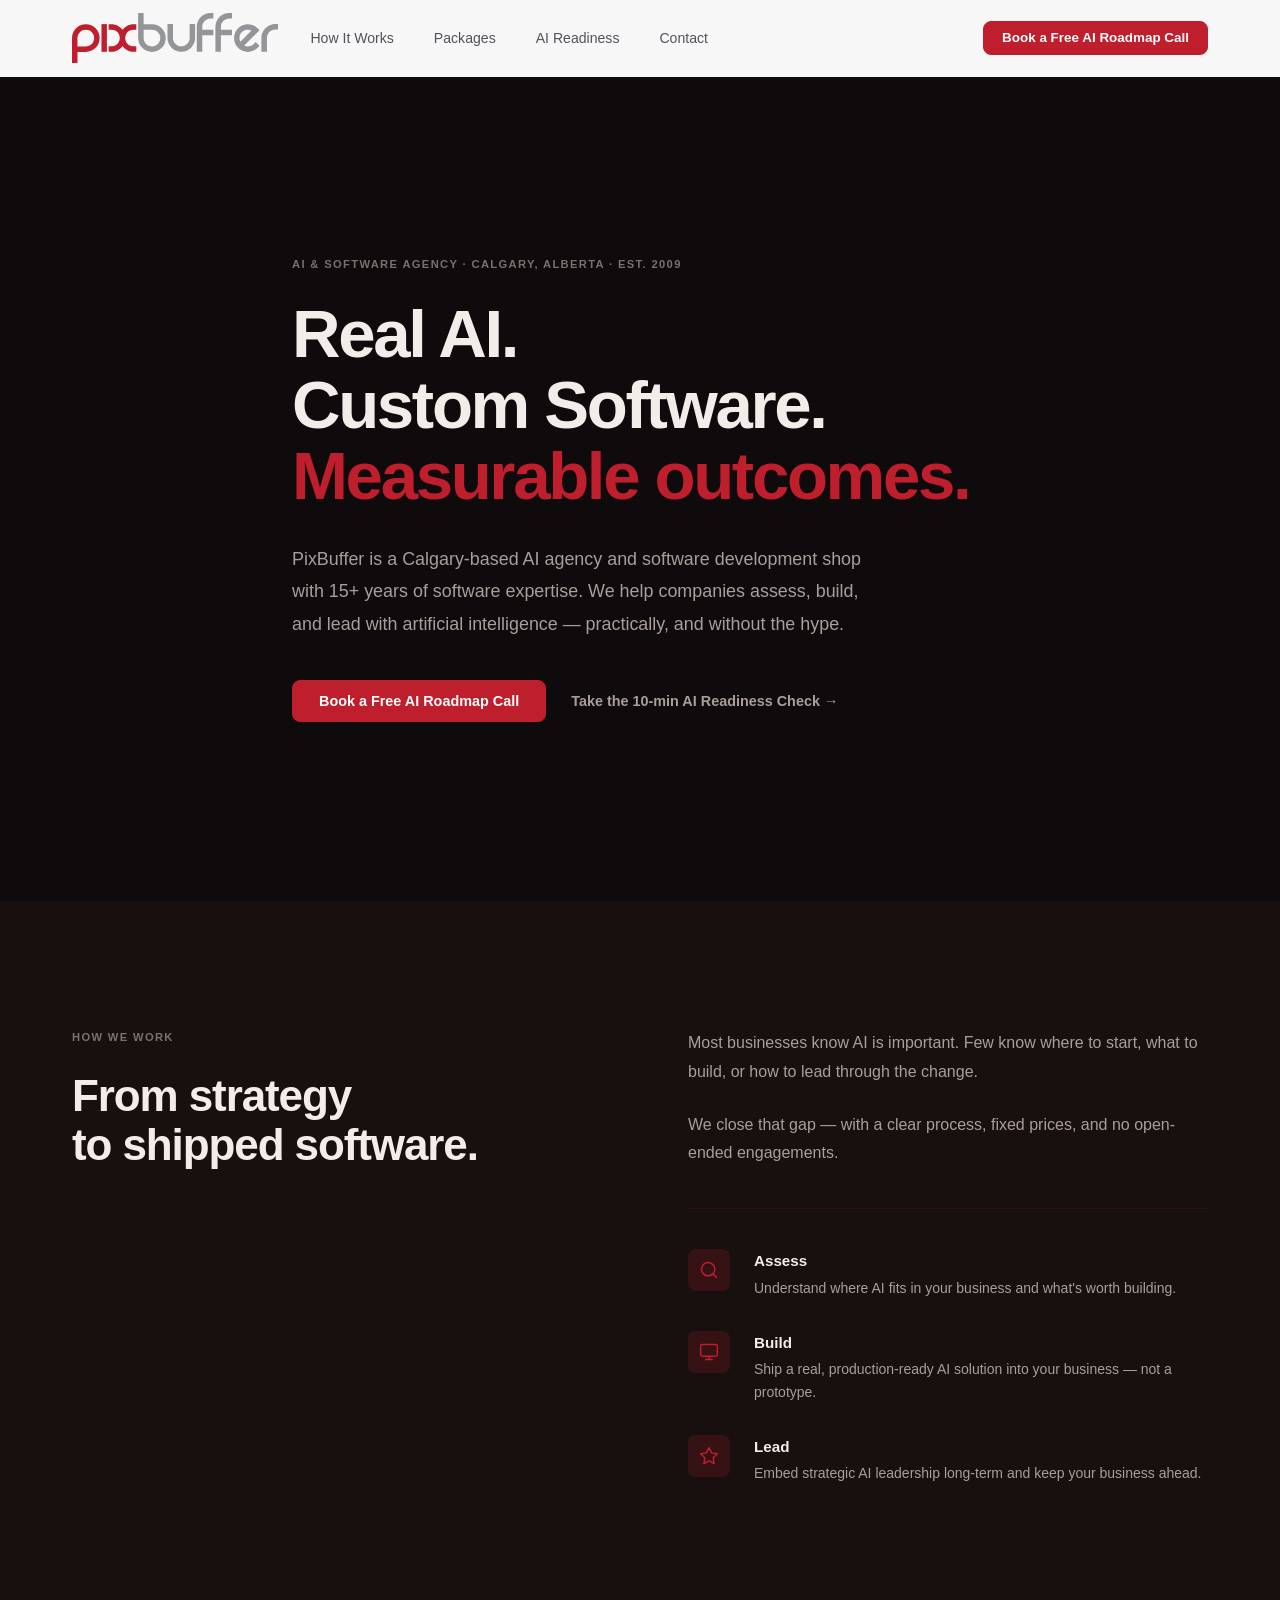
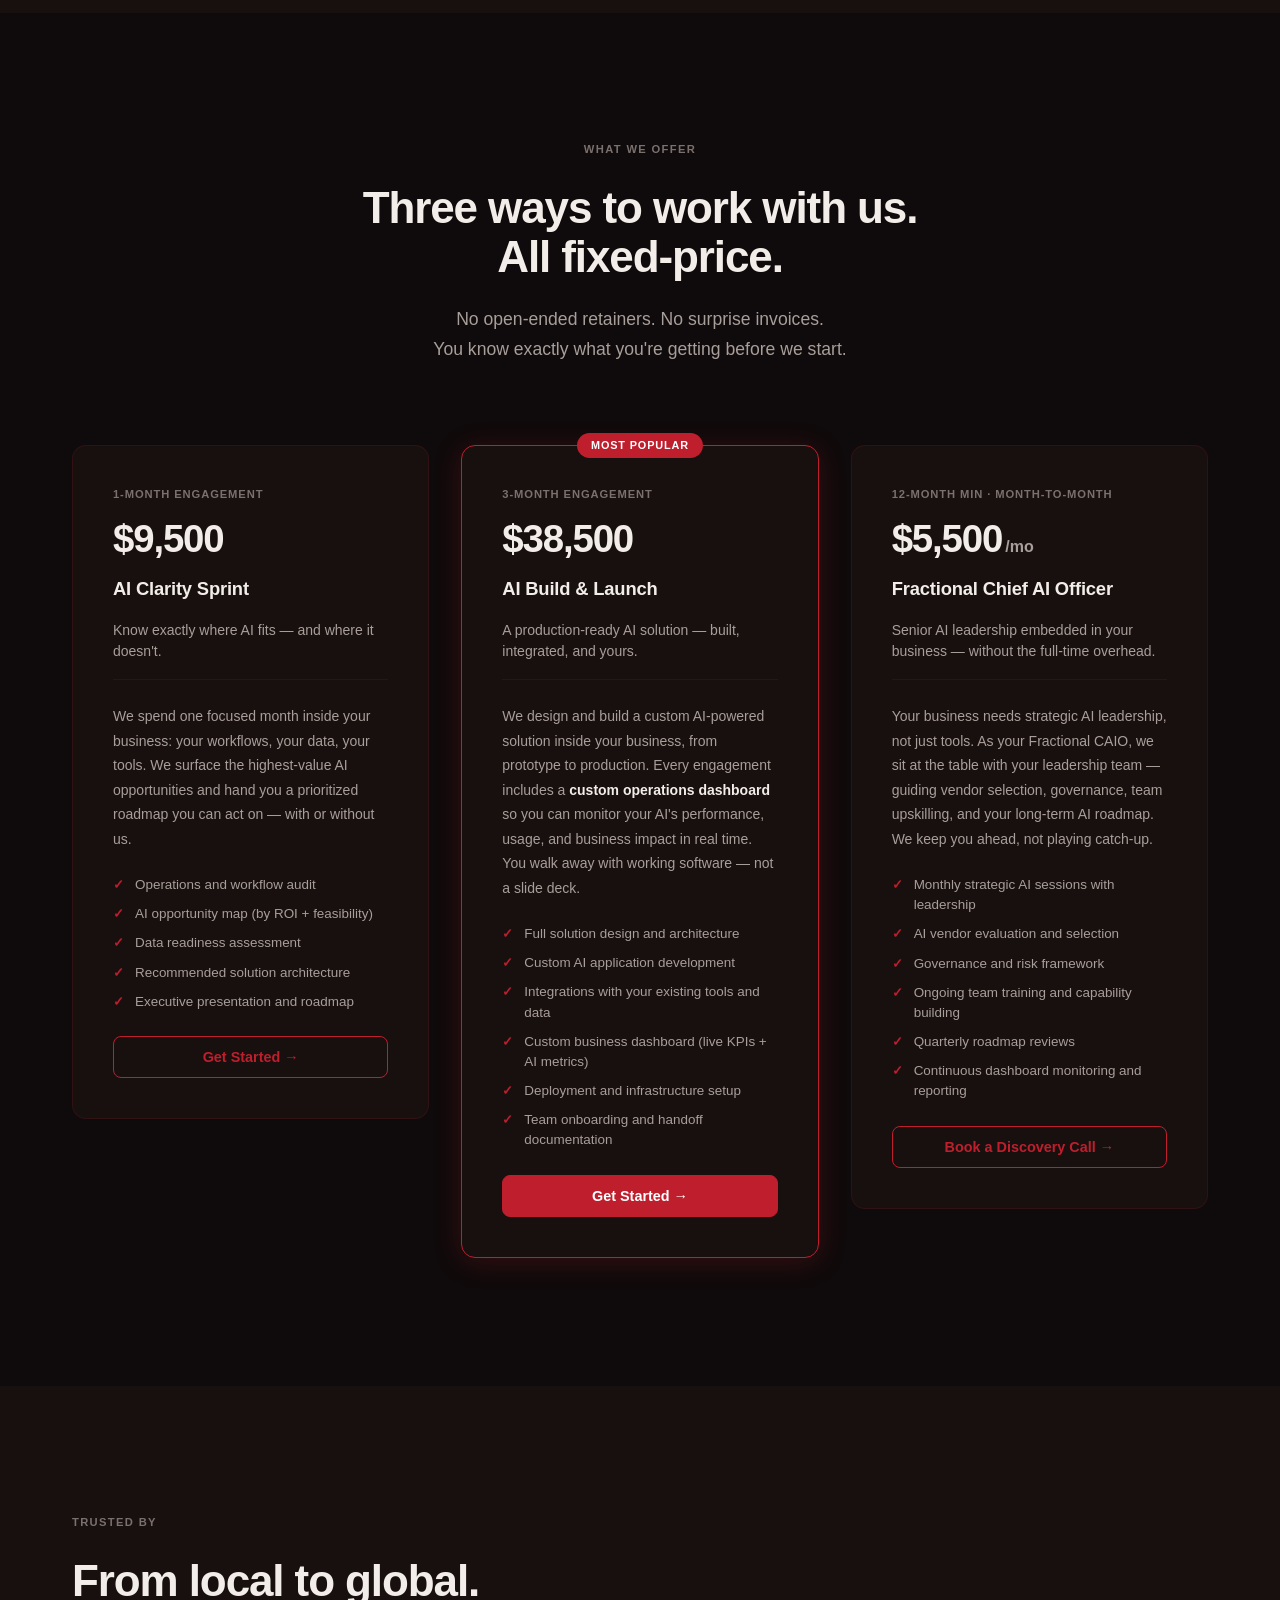
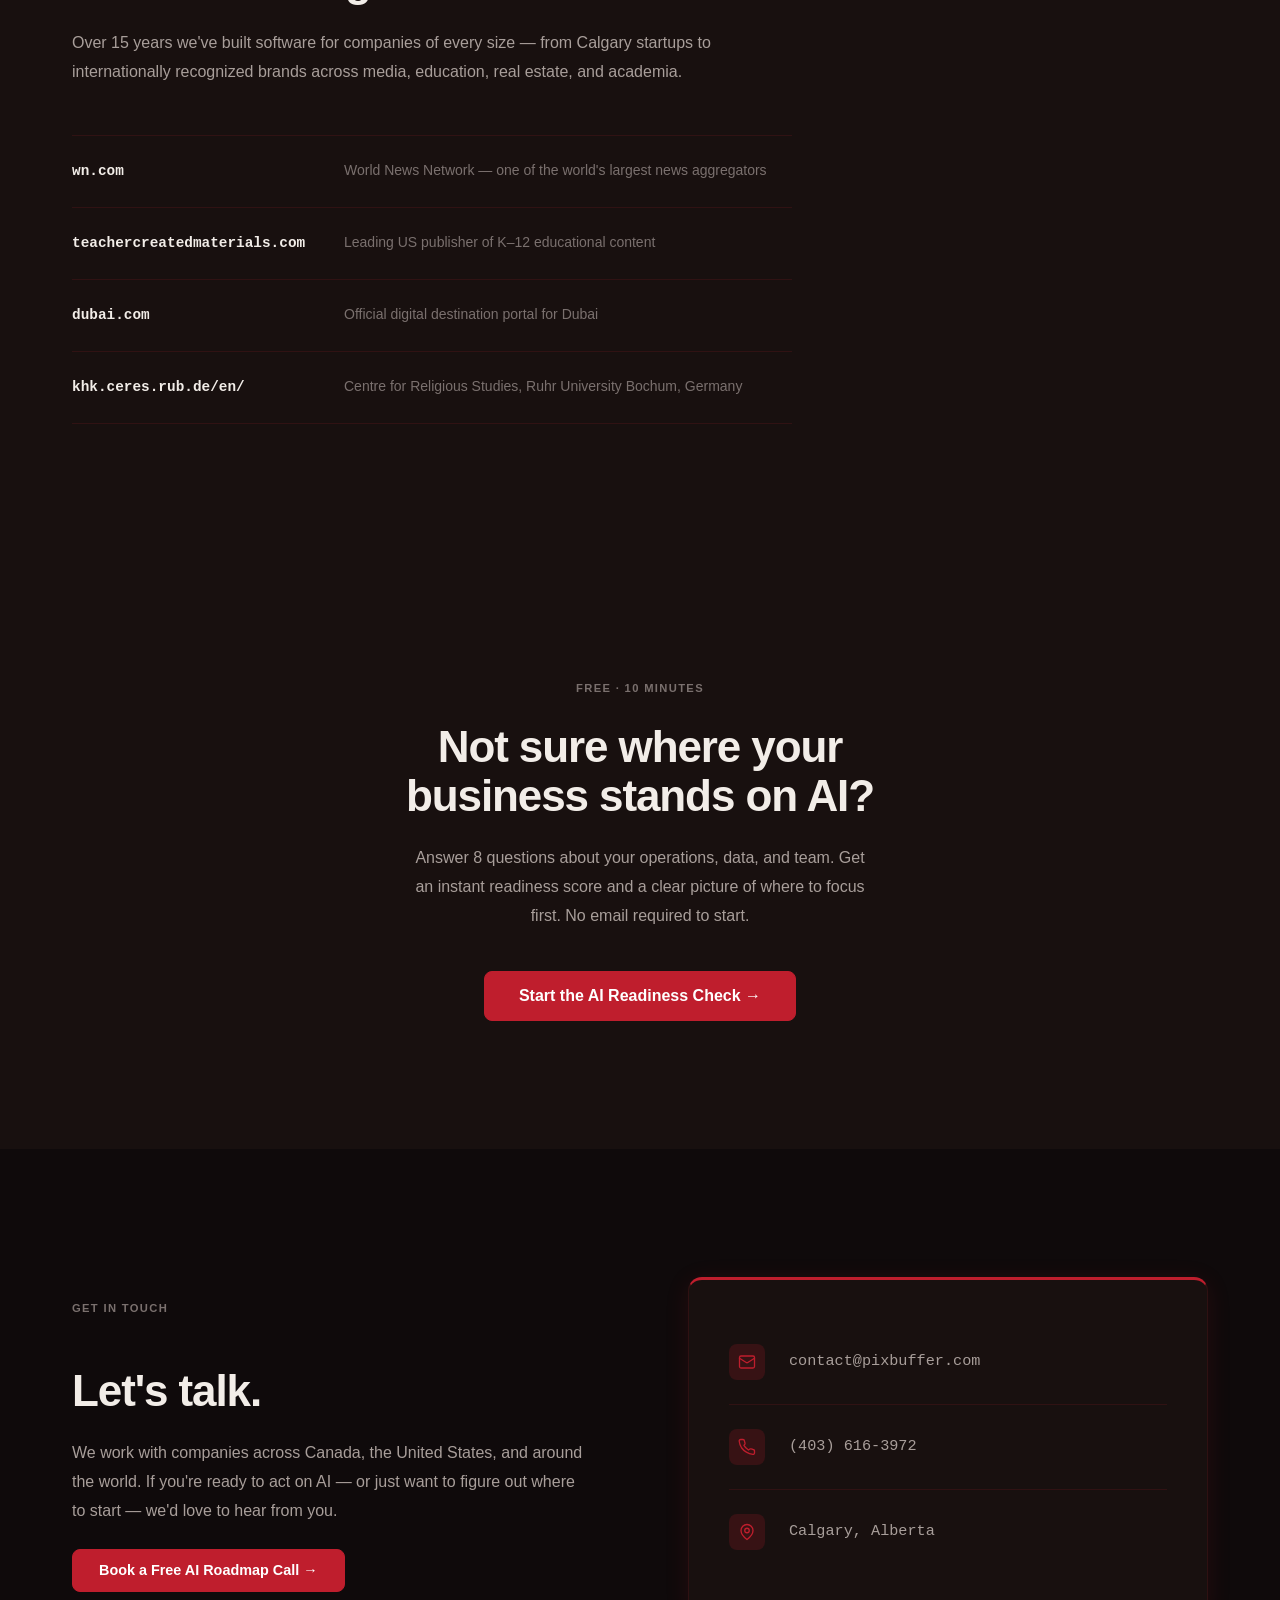
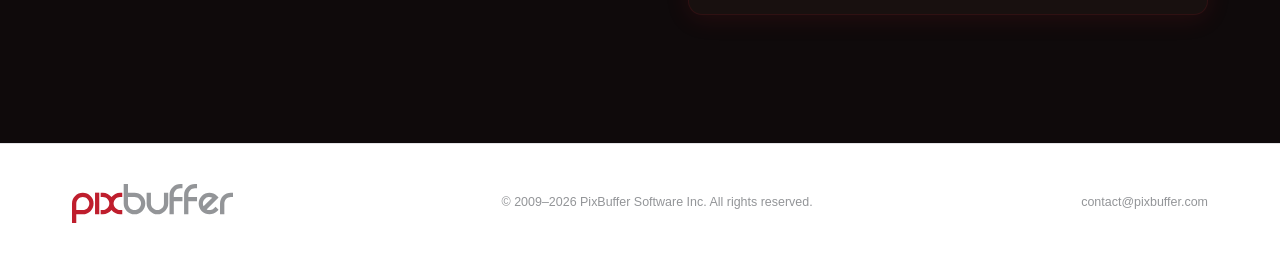
==== index.html @ 5e5c6184 "pixbuffer website 2026 first draft" ====
<!DOCTYPE html>
<html lang="en">
<head>
  <meta charset="UTF-8">
  <meta name="viewport" content="width=device-width, initial-scale=1.0">
  <meta name="description" content="PixBuffer is a Calgary-based AI agency and software development shop. We build AI software that delivers measurable business outcomes.">
  <title>PixBuffer — AI Agency &amp; Software Development</title>
  <link rel="icon" href="fav1.ico" type="image/x-icon">
  <link rel="stylesheet" href="style.css?v=1.0.0">
</head>
<body>

  <!-- HEADER -->
  <header id="site-header">
    <div class="container header-inner">
      <a href="/" class="logo-link" aria-label="PixBuffer home">
        <img src="pixbuffer-logo-2026.svg" alt="PixBuffer" class="logo" width="206" height="50">
      </a>
      <nav id="main-nav" aria-label="Main navigation">
        <ul class="nav-list">
          <li><a href="#how-it-works" class="nav-link">How It Works</a></li>
          <li><a href="#packages" class="nav-link">Packages</a></li>
          <li><a href="#ai-readiness" class="nav-link">AI Readiness</a></li>
          <li><a href="#contact" class="nav-link">Contact</a></li>
        </ul>
      </nav>
      <a href="https://calendly.com/pixbuffer/discovery-call" class="btn btn-primary btn-sm nav-cta" target="_blank" rel="noopener noreferrer">Book a Free AI Roadmap Call</a>
      <button class="hamburger" id="hamburger" aria-label="Open menu" aria-expanded="false">
        <span></span>
        <span></span>
        <span></span>
      </button>
    </div>
  </header>

  <!-- MOBILE NAV -->
  <div class="mobile-nav" id="mobile-nav" aria-hidden="true" role="dialog" aria-label="Navigation menu">
    <ul class="mobile-nav-list">
      <li><a href="#how-it-works" class="mobile-nav-link">How It Works</a></li>
      <li><a href="#packages" class="mobile-nav-link">Packages</a></li>
      <li><a href="#ai-readiness" class="mobile-nav-link">AI Readiness</a></li>
      <li><a href="#contact" class="mobile-nav-link">Contact</a></li>
      <li>
        <a href="https://calendly.com/pixbuffer/discovery-call" class="btn btn-primary mobile-cta" target="_blank" rel="noopener noreferrer">Book a Free AI Roadmap Call</a>
      </li>
    </ul>
  </div>

  <main>

    <!-- HERO -->
    <section id="hero">
      <div class="container hero-inner">
        <div class="hero-content">
          <p class="eyebrow reveal">AI &amp; Software Agency &middot; Calgary, Alberta &middot; Est. 2009</p>
          <h1 class="hero-headline reveal">
            Real AI.<br>
            Custom Software.<br>
            <span class="accent">Measurable outcomes.</span>
          </h1>
          <p class="hero-subhead reveal">
            PixBuffer is a Calgary-based AI agency and software development shop
            with 15+ years of software expertise. We help companies assess, build,
            and lead with artificial intelligence — practically, and without the hype.
          </p>
          <div class="hero-ctas reveal">
            <a href="https://calendly.com/pixbuffer/discovery-call" class="btn btn-primary" target="_blank" rel="noopener noreferrer">Book a Free AI Roadmap Call</a>
            <a href="ai-readiness.html" class="btn btn-ghost">Take the 10-min AI Readiness Check &rarr;</a>
          </div>
        </div>
      </div>
    </section>

    <!-- HOW IT WORKS -->
    <section id="how-it-works" class="section-surface">
      <div class="container">
        <div class="split">
          <div class="split-left">
            <p class="eyebrow reveal">How We Work</p>
            <h2 class="section-headline reveal">From strategy<br>to shipped software.</h2>
          </div>
          <div class="split-right">
            <p class="body-text reveal">
              Most businesses know AI is important. Few know where to start, what to build, or how to lead through the change.
            </p>
            <p class="body-text reveal">
              We close that gap — with a clear process, fixed prices, and no open-ended engagements.
            </p>
            <div class="steps">
              <div class="step reveal">
                <div class="step-icon" aria-hidden="true">
                  <svg width="20" height="20" viewBox="0 0 24 24" fill="none" stroke="currentColor" stroke-width="1.75" stroke-linecap="round" stroke-linejoin="round">
                    <circle cx="11" cy="11" r="8"/><path d="m21 21-4.35-4.35"/>
                  </svg>
                </div>
                <div class="step-body">
                  <p class="step-label">Assess</p>
                  <p class="step-desc">Understand where AI fits in your business and what's worth building.</p>
                </div>
              </div>
              <div class="step reveal">
                <div class="step-icon" aria-hidden="true">
                  <svg width="20" height="20" viewBox="0 0 24 24" fill="none" stroke="currentColor" stroke-width="1.75" stroke-linecap="round" stroke-linejoin="round">
                    <rect x="2" y="3" width="20" height="14" rx="2"/><path d="M8 21h8M12 17v4"/>
                  </svg>
                </div>
                <div class="step-body">
                  <p class="step-label">Build</p>
                  <p class="step-desc">Ship a real, production-ready AI solution into your business — not a prototype.</p>
                </div>
              </div>
              <div class="step reveal">
                <div class="step-icon" aria-hidden="true">
                  <svg width="20" height="20" viewBox="0 0 24 24" fill="none" stroke="currentColor" stroke-width="1.75" stroke-linecap="round" stroke-linejoin="round">
                    <polygon points="12 2 15.09 8.26 22 9.27 17 14.14 18.18 21.02 12 17.77 5.82 21.02 7 14.14 2 9.27 8.91 8.26 12 2"/>
                  </svg>
                </div>
                <div class="step-body">
                  <p class="step-label">Lead</p>
                  <p class="step-desc">Embed strategic AI leadership long-term and keep your business ahead.</p>
                </div>
              </div>
            </div>
          </div>
        </div>
      </div>
    </section>

    <!-- PACKAGES -->
    <section id="packages">
      <div class="container">
        <div class="section-header reveal">
          <p class="eyebrow">What We Offer</p>
          <h2 class="section-headline">Three ways to work with us.<br>All fixed-price.</h2>
          <p class="section-subhead">No open-ended retainers. No surprise invoices.<br>You know exactly what you're getting before we start.</p>
        </div>
        <div class="packages-grid">

          <!-- Package 1: AI Clarity Sprint -->
          <article class="package-card reveal">
            <div class="package-top">
              <span class="package-tag">1-Month Engagement</span>
              <div class="package-price">$9,500</div>
              <h3 class="package-name">AI Clarity Sprint</h3>
              <p class="package-tagline">Know exactly where AI fits — and where it doesn't.</p>
            </div>
            <p class="package-desc">
              We spend one focused month inside your business: your workflows, your data, your tools.
              We surface the highest-value AI opportunities and hand you a prioritized roadmap you
              can act on — with or without us.
            </p>
            <ul class="package-deliverables" aria-label="Deliverables">
              <li>Operations and workflow audit</li>
              <li>AI opportunity map (by ROI + feasibility)</li>
              <li>Data readiness assessment</li>
              <li>Recommended solution architecture</li>
              <li>Executive presentation and roadmap</li>
            </ul>
            <a href="https://calendly.com/pixbuffer/discovery-call" class="btn btn-outline" target="_blank" rel="noopener noreferrer">Get Started &rarr;</a>
          </article>

          <!-- Package 2: AI Build & Launch (featured) -->
          <article class="package-card package-featured reveal">
            <div class="package-badge">Most Popular</div>
            <div class="package-top">
              <span class="package-tag">3-Month Engagement</span>
              <div class="package-price">$38,500</div>
              <h3 class="package-name">AI Build &amp; Launch</h3>
              <p class="package-tagline">A production-ready AI solution — built, integrated, and yours.</p>
            </div>
            <p class="package-desc">
              We design and build a custom AI-powered solution inside your business, from prototype
              to production. Every engagement includes a <strong>custom operations dashboard</strong>
              so you can monitor your AI's performance, usage, and business impact in real time.
              You walk away with working software — not a slide deck.
            </p>
            <ul class="package-deliverables" aria-label="Deliverables">
              <li>Full solution design and architecture</li>
              <li>Custom AI application development</li>
              <li>Integrations with your existing tools and data</li>
              <li>Custom business dashboard (live KPIs + AI metrics)</li>
              <li>Deployment and infrastructure setup</li>
              <li>Team onboarding and handoff documentation</li>
            </ul>
            <a href="https://calendly.com/pixbuffer/discovery-call" class="btn btn-primary" target="_blank" rel="noopener noreferrer">Get Started &rarr;</a>
          </article>

          <!-- Package 3: Fractional CAIO -->
          <article class="package-card reveal">
            <div class="package-top">
              <span class="package-tag">12-Month Min &middot; Month-to-Month</span>
              <div class="package-price">$5,500<span class="price-unit">&thinsp;/mo</span></div>
              <h3 class="package-name">Fractional Chief AI Officer</h3>
              <p class="package-tagline">Senior AI leadership embedded in your business — without the full-time overhead.</p>
            </div>
            <p class="package-desc">
              Your business needs strategic AI leadership, not just tools. As your Fractional CAIO,
              we sit at the table with your leadership team — guiding vendor selection, governance,
              team upskilling, and your long-term AI roadmap. We keep you ahead, not playing catch-up.
            </p>
            <ul class="package-deliverables" aria-label="Deliverables">
              <li>Monthly strategic AI sessions with leadership</li>
              <li>AI vendor evaluation and selection</li>
              <li>Governance and risk framework</li>
              <li>Ongoing team training and capability building</li>
              <li>Quarterly roadmap reviews</li>
              <li>Continuous dashboard monitoring and reporting</li>
            </ul>
            <a href="https://calendly.com/pixbuffer/discovery-call" class="btn btn-outline" target="_blank" rel="noopener noreferrer">Book a Discovery Call &rarr;</a>
          </article>

        </div>
      </div>
    </section>

    <!-- CLIENTS -->
    <section id="clients" class="section-surface">
      <div class="container">
        <div class="clients-inner reveal">
          <p class="eyebrow">Trusted By</p>
          <h2 class="section-headline">From local to global.</h2>
          <p class="clients-body">
            Over 15 years we've built software for companies of every size — from Calgary startups
            to internationally recognized brands across media, education, real estate, and academia.
          </p>
          <ul class="clients-list">
            <li class="client-item">
              <span class="client-domain">wn.com</span>
              <span class="client-desc">World News Network — one of the world's largest news aggregators</span>
            </li>
            <li class="client-item">
              <span class="client-domain">teachercreatedmaterials.com</span>
              <span class="client-desc">Leading US publisher of K–12 educational content</span>
            </li>
            <li class="client-item">
              <span class="client-domain">dubai.com</span>
              <span class="client-desc">Official digital destination portal for Dubai</span>
            </li>
            <li class="client-item">
              <span class="client-domain">khk.ceres.rub.de/en/</span>
              <span class="client-desc">Centre for Religious Studies, Ruhr University Bochum, Germany</span>
            </li>
          </ul>
        </div>
      </div>
    </section>

    <!-- AI READINESS CHECK -->
    <section id="ai-readiness" class="section-surface">
      <div class="container">
        <div class="readiness-block reveal">
          <p class="eyebrow">Free &middot; 10 Minutes</p>
          <h2 class="section-headline">Not sure where your<br>business stands on AI?</h2>
          <p class="readiness-body">
            Answer 8 questions about your operations, data, and team.
            Get an instant readiness score and a clear picture of where to focus first.
            No email required to start.
          </p>
          <a href="ai-readiness.html" class="btn btn-primary btn-lg">Start the AI Readiness Check &rarr;</a>
        </div>
      </div>
    </section>

    <!-- CONTACT -->
    <section id="contact">
      <div class="container">
        <div class="contact-grid">
          <div class="contact-left">
            <p class="eyebrow reveal">Get in Touch</p>
            <h2 class="section-headline reveal">Let's talk.</h2>
            <p class="body-text reveal">
              We work with companies across Canada, the United States, and around the world.
              If you're ready to act on AI — or just want to figure out where to start — we'd love to hear from you.
            </p>
            <a href="https://calendly.com/pixbuffer/discovery-call" class="btn btn-primary reveal" target="_blank" rel="noopener noreferrer">Book a Free AI Roadmap Call &rarr;</a>
          </div>
          <div class="contact-right reveal">
            <div class="contact-card">
              <a href="mailto:contact@pixbuffer.com" class="contact-item">
                <span class="contact-icon" aria-hidden="true">
                  <svg width="18" height="18" viewBox="0 0 24 24" fill="none" stroke="currentColor" stroke-width="1.75" stroke-linecap="round" stroke-linejoin="round">
                    <rect x="2" y="4" width="20" height="16" rx="2"/><path d="m22 7-8.97 5.7a1.94 1.94 0 0 1-2.06 0L2 7"/>
                  </svg>
                </span>
                <span class="contact-text">contact@pixbuffer.com</span>
              </a>
              <a href="tel:+14036163972" class="contact-item">
                <span class="contact-icon" aria-hidden="true">
                  <svg width="18" height="18" viewBox="0 0 24 24" fill="none" stroke="currentColor" stroke-width="1.75" stroke-linecap="round" stroke-linejoin="round">
                    <path d="M22 16.92v3a2 2 0 0 1-2.18 2 19.79 19.79 0 0 1-8.63-3.07A19.5 19.5 0 0 1 4.69 13a19.79 19.79 0 0 1-3.07-8.67A2 2 0 0 1 3.6 2h3a2 2 0 0 1 2 1.72c.127.96.361 1.903.7 2.81a2 2 0 0 1-.45 2.11L7.91 9.91a16 16 0 0 0 6.06 6.06l1.27-.91a2 2 0 0 1 2.11-.45c.907.339 1.85.573 2.81.7A2 2 0 0 1 22 16.92z"/>
                  </svg>
                </span>
                <span class="contact-text">(403) 616-3972</span>
              </a>
              <span class="contact-item contact-location">
                <span class="contact-icon" aria-hidden="true">
                  <svg width="18" height="18" viewBox="0 0 24 24" fill="none" stroke="currentColor" stroke-width="1.75" stroke-linecap="round" stroke-linejoin="round">
                    <path d="M20 10c0 6-8 12-8 12s-8-6-8-12a8 8 0 0 1 16 0Z"/><circle cx="12" cy="10" r="3"/>
                  </svg>
                </span>
                <span class="contact-text">Calgary, Alberta</span>
              </span>
            </div>
          </div>
        </div>
      </div>
    </section>

  </main>

  <!-- FOOTER -->
  <footer id="site-footer">
    <div class="container footer-inner">
      <a href="/" aria-label="PixBuffer home">
        <img src="pixbuffer-logo-2026.svg" alt="PixBuffer" class="footer-logo" width="160" height="39">
      </a>
      <p class="footer-copy">&copy; 2009&ndash;2026 PixBuffer Software Inc. All rights reserved.</p>
      <a href="mailto:contact@pixbuffer.com" class="footer-email">contact@pixbuffer.com</a>
    </div>
  </footer>

  <script src="main.js?v=1.0.0"></script>
</body>
</html>
---- style.css ----
/* ============================================================
   TOKENS
   ============================================================ */
:root {
  /* Colors */
  --bg:              #f7f7f8;
  --surface:         #ffffff;
  --border:          #e4e4e7;
  --accent:          #bf1e2d;
  --accent-hover:    #a01825;
  --accent-muted:    #fdf0f1;
  --text:            #111112;
  --text-muted:      #52525b;
  --text-faint:      #939598;

  /* Typography */
  --font: -apple-system, BlinkMacSystemFont, "Segoe UI", Helvetica, Arial, sans-serif;
  --font-mono: "SF Mono", "Fira Code", Consolas, monospace;

  /* Spacing (8-point grid) */
  --s1:  8px;
  --s2:  16px;
  --s3:  24px;
  --s4:  32px;
  --s5:  40px;
  --s6:  48px;
  --s8:  64px;
  --s10: 80px;
  --s12: 96px;
  --s16: 128px;

  /* Radius */
  --r:   8px;
  --r-lg: 14px;

  /* Transitions */
  --t:   0.18s ease;
  --t-md: 0.32s ease;
}

/* ============================================================
   RESET
   ============================================================ */
*, *::before, *::after {
  box-sizing: border-box;
  margin: 0;
  padding: 0;
}

html {
  scroll-behavior: smooth;
  -webkit-font-smoothing: antialiased;
  -moz-osx-font-smoothing: grayscale;
}

body {
  font-family: var(--font);
  background-color: var(--bg);
  color: var(--text);
  line-height: 1.6;
  font-size: 1rem;
}

img, svg { display: block; max-width: 100%; }
a        { color: inherit; text-decoration: none; }
ul       { list-style: none; }
strong   { font-weight: 700; color: var(--text); }

/* ============================================================
   LAYOUT
   ============================================================ */
.container {
  width: 100%;
  max-width: 1200px;
  margin: 0 auto;
  padding: 0 var(--s4);
}

section { padding: var(--s16) 0; }

.section-surface { background-color: var(--surface); }

/* ============================================================
   TYPOGRAPHY
   ============================================================ */
.eyebrow {
  display: block;
  font-size: 0.7rem;
  font-weight: 600;
  letter-spacing: 0.12em;
  text-transform: uppercase;
  color: var(--text-faint);
  margin-bottom: var(--s3);
}

.section-headline {
  font-size: clamp(2rem, 4vw, 2.75rem);
  font-weight: 800;
  line-height: 1.12;
  letter-spacing: -0.025em;
  color: var(--text);
  margin-bottom: var(--s3);
}

.section-subhead {
  font-size: clamp(1rem, 1.4vw, 1.1rem);
  color: var(--text-muted);
  line-height: 1.7;
}

.body-text {
  font-size: 1rem;
  color: var(--text-muted);
  line-height: 1.8;
  margin-bottom: var(--s3);
}

.body-text:last-of-type { margin-bottom: 0; }

.accent { color: var(--accent); }

/* ============================================================
   BUTTONS
   ============================================================ */
.btn {
  display: inline-flex;
  align-items: center;
  justify-content: center;
  padding: 13px 26px;
  border-radius: var(--r);
  font-size: 0.9rem;
  font-weight: 600;
  font-family: var(--font);
  line-height: 1;
  cursor: pointer;
  border: 1.5px solid transparent;
  white-space: nowrap;
  transition:
    background-color var(--t),
    color var(--t),
    border-color var(--t),
    box-shadow var(--t),
    transform var(--t);
}

.btn:active { transform: translateY(1px); }

.btn-primary {
  background-color: var(--accent);
  color: #fff;
  border-color: var(--accent);
}
.btn-primary:hover {
  background-color: var(--accent-hover);
  border-color: var(--accent-hover);
  box-shadow: 0 4px 18px rgba(191,30,45,0.22);
}

.btn-outline {
  background-color: transparent;
  color: var(--accent);
  border-color: var(--accent);
}
.btn-outline:hover {
  background-color: var(--accent);
  color: #fff;
}

.btn-ghost {
  background: transparent;
  color: var(--text-muted);
  border-color: transparent;
  padding-left: 0;
  padding-right: 0;
}
.btn-ghost:hover { color: var(--accent); }

.btn-sm  { padding: 9px 18px; font-size: 0.84rem; }
.btn-lg  { padding: 16px 34px; font-size: 1rem; }

/* ============================================================
   HEADER
   ============================================================ */
#site-header {
  position: sticky;
  top: 0;
  z-index: 200;
  background-color: var(--bg);
  border-bottom: 1px solid transparent;
  transition: border-color var(--t), box-shadow var(--t);
}

#site-header.scrolled {
  border-bottom-color: var(--border);
  box-shadow: 0 1px 16px rgba(0,0,0,0.06);
}

.header-inner {
  display: flex;
  align-items: center;
  gap: var(--s4);
  height: 76px;
}

.logo-link { flex-shrink: 0; }
.logo      { height: 50px; width: auto; }

#main-nav { flex: 1; }

.nav-list {
  display: flex;
  align-items: center;
  gap: var(--s5);
}

.nav-link {
  font-size: 0.88rem;
  font-weight: 500;
  color: var(--text-muted);
  transition: color var(--t);
}
.nav-link:hover { color: var(--accent); }

.nav-cta { flex-shrink: 0; }

/* Hamburger */
.hamburger {
  display: none;
  flex-direction: column;
  justify-content: center;
  gap: 5px;
  background: none;
  border: none;
  cursor: pointer;
  padding: 6px;
  margin-left: auto;
}

.hamburger span {
  display: block;
  width: 22px;
  height: 1.5px;
  background-color: var(--text);
  border-radius: 2px;
  transition: transform var(--t-md), opacity var(--t-md);
  transform-origin: center;
}

.hamburger.open span:nth-child(1) { transform: translateY(6.5px) rotate(45deg); }
.hamburger.open span:nth-child(2) { opacity: 0; transform: scaleX(0); }
.hamburger.open span:nth-child(3) { transform: translateY(-6.5px) rotate(-45deg); }

/* Mobile nav */
.mobile-nav {
  display: none;
  position: fixed;
  inset: 76px 0 0 0;
  background-color: var(--bg);
  z-index: 199;
  padding: var(--s6) var(--s4);
  transform: translateX(100%);
  transition: transform 0.28s ease;
  border-top: 1px solid var(--border);
}

.mobile-nav.open { transform: translateX(0); }

.mobile-nav-list {
  display: flex;
  flex-direction: column;
  gap: var(--s4);
}

.mobile-nav-link {
  font-size: 1.2rem;
  font-weight: 700;
  color: var(--text);
  transition: color var(--t);
}
.mobile-nav-link:hover { color: var(--accent); }

.mobile-cta { width: 100%; margin-top: var(--s2); }

/* ============================================================
   HERO
   ============================================================ */
#hero {
  min-height: calc(100vh - 76px);
  display: flex;
  align-items: center;
  padding: var(--s12) 0;
}

.hero-inner {
  max-width: 760px;
}

.hero-headline {
  font-size: clamp(2.6rem, 6vw, 4.2rem);
  font-weight: 900;
  line-height: 1.06;
  letter-spacing: -0.035em;
  color: var(--text);
  margin-bottom: var(--s4);
}

.hero-subhead {
  font-size: clamp(1rem, 1.4vw, 1.15rem);
  color: var(--text-muted);
  line-height: 1.8;
  margin-bottom: var(--s5);
  max-width: 580px;
}

.hero-ctas {
  display: flex;
  align-items: center;
  gap: var(--s3);
  flex-wrap: wrap;
}

/* ============================================================
   HOW IT WORKS
   ============================================================ */
.split {
  display: grid;
  grid-template-columns: 1fr 1fr;
  gap: var(--s12);
  align-items: start;
}

.split-left .section-headline { margin-bottom: 0; }

.steps {
  margin-top: var(--s5);
  padding-top: var(--s5);
  border-top: 1px solid var(--border);
  display: flex;
  flex-direction: column;
  gap: var(--s4);
}

.step {
  display: flex;
  gap: var(--s3);
  align-items: flex-start;
}

.step-icon {
  flex-shrink: 0;
  width: 42px;
  height: 42px;
  display: flex;
  align-items: center;
  justify-content: center;
  background-color: var(--accent-muted);
  border-radius: var(--r);
  color: var(--accent);
}

.step-label {
  font-size: 0.95rem;
  font-weight: 700;
  color: var(--text);
  margin-bottom: 3px;
}

.step-desc {
  font-size: 0.875rem;
  color: var(--text-muted);
  line-height: 1.6;
}

/* ============================================================
   PACKAGES
   ============================================================ */
.section-header {
  text-align: center;
  max-width: 620px;
  margin: 0 auto var(--s10);
}

.section-header .section-subhead { margin-top: var(--s2); }

.packages-grid {
  display: grid;
  grid-template-columns: repeat(3, 1fr);
  gap: var(--s4);
  align-items: start;
}

.package-card {
  background-color: var(--surface);
  border: 1px solid var(--border);
  border-radius: var(--r-lg);
  padding: var(--s5);
  position: relative;
  display: flex;
  flex-direction: column;
  gap: var(--s3);
  transition: box-shadow var(--t-md), transform var(--t-md);
}

.package-card:hover {
  box-shadow: 0 8px 36px rgba(0,0,0,0.09);
  transform: translateY(-4px);
}

.package-featured {
  border-color: var(--accent);
  box-shadow: 0 4px 28px rgba(191,30,45,0.10);
}

.package-featured:hover {
  box-shadow: 0 12px 48px rgba(191,30,45,0.16);
}

.package-badge {
  position: absolute;
  top: -13px;
  left: 50%;
  transform: translateX(-50%);
  background-color: var(--accent);
  color: #fff;
  font-size: 0.68rem;
  font-weight: 700;
  letter-spacing: 0.08em;
  text-transform: uppercase;
  padding: 4px 14px;
  border-radius: 99px;
  white-space: nowrap;
}

.package-top { display: flex; flex-direction: column; gap: var(--s2); }

.package-tag {
  font-size: 0.7rem;
  font-weight: 600;
  letter-spacing: 0.08em;
  text-transform: uppercase;
  color: var(--text-faint);
}

.package-price {
  font-size: clamp(2rem, 3vw, 2.6rem);
  font-weight: 900;
  letter-spacing: -0.03em;
  line-height: 1;
  color: var(--text);
}

.price-unit {
  font-size: 1rem;
  font-weight: 600;
  color: var(--text-muted);
  letter-spacing: 0;
}

.package-name {
  font-size: 1.15rem;
  font-weight: 800;
  color: var(--text);
  letter-spacing: -0.01em;
}

.package-tagline {
  font-size: 0.875rem;
  color: var(--text-muted);
  line-height: 1.55;
  padding-bottom: var(--s2);
  border-bottom: 1px solid var(--border);
}

.package-desc {
  font-size: 0.875rem;
  color: var(--text-muted);
  line-height: 1.75;
  flex: 1;
}

.package-deliverables {
  display: flex;
  flex-direction: column;
  gap: 9px;
}

.package-deliverables li {
  font-size: 0.84rem;
  color: var(--text-muted);
  padding-left: 22px;
  position: relative;
  line-height: 1.5;
}

.package-deliverables li::before {
  content: '✓';
  position: absolute;
  left: 0;
  color: var(--accent);
  font-weight: 700;
  font-size: 0.8rem;
}

/* ============================================================
   CLIENTS
   ============================================================ */
.clients-inner {
  max-width: 720px;
}

.clients-body {
  font-size: 1rem;
  color: var(--text-muted);
  line-height: 1.8;
  margin-bottom: var(--s6);
}

.clients-list {
  display: flex;
  flex-direction: column;
  gap: 0;
  border-top: 1px solid var(--border);
}

.client-item {
  display: flex;
  align-items: baseline;
  gap: var(--s4);
  padding: var(--s3) 0;
  border-bottom: 1px solid var(--border);
}

.client-domain {
  font-family: var(--font-mono);
  font-size: 0.9rem;
  font-weight: 600;
  color: var(--text);
  flex-shrink: 0;
  min-width: 240px;
}

.client-desc {
  font-size: 0.875rem;
  color: var(--text-faint);
  line-height: 1.5;
}

@media (max-width: 600px) {
  .client-item {
    flex-direction: column;
    gap: var(--s1);
  }
  .client-domain { min-width: 0; }
}

/* ============================================================
   AI READINESS
   ============================================================ */
.readiness-block {
  text-align: center;
  max-width: 580px;
  margin: 0 auto;
}

.readiness-body {
  font-size: 1rem;
  color: var(--text-muted);
  line-height: 1.8;
  margin: var(--s3) auto var(--s5);
  max-width: 460px;
}

/* ============================================================
   CONTACT
   ============================================================ */
.contact-grid {
  display: grid;
  grid-template-columns: 1fr 1fr;
  gap: var(--s12);
  align-items: center;
}

.contact-left {
  display: flex;
  flex-direction: column;
  align-items: flex-start;
  gap: var(--s3);
}
.contact-left .section-headline { margin-bottom: 0; }
.contact-left .body-text        { margin-bottom: 0; }

/* Card wrapping the contact details */
.contact-card {
  background-color: var(--surface);
  border: 1px solid var(--border);
  border-top: 3px solid var(--accent);
  border-radius: var(--r-lg);
  padding: var(--s5);
  display: flex;
  flex-direction: column;
  gap: 0;
}

.contact-item {
  display: flex;
  align-items: center;
  gap: var(--s3);
  padding: var(--s3) 0;
  border-bottom: 1px solid var(--border);
  color: var(--text-muted);
  transition: color var(--t);
  text-decoration: none;
}

.contact-item:last-child { border-bottom: none; }

.contact-icon {
  flex-shrink: 0;
  width: 36px;
  height: 36px;
  display: flex;
  align-items: center;
  justify-content: center;
  background-color: var(--accent-muted);
  border-radius: var(--r);
  color: var(--accent);
}

.contact-text {
  font-family: var(--font-mono);
  font-size: 0.95rem;
  font-weight: 500;
  line-height: 1.4;
}

a.contact-item:hover             { color: var(--accent); }
a.contact-item:hover .contact-icon { background-color: var(--accent); color: #fff; }

.contact-location { cursor: default; }

/* ============================================================
   FOOTER
   ============================================================ */
#site-footer {
  background-color: var(--surface);
  border-top: 1px solid var(--border);
  padding: var(--s5) 0;
}

.footer-inner {
  display: flex;
  align-items: center;
  gap: var(--s4);
}

.footer-logo  { height: 39px; width: auto; flex-shrink: 0; }

.footer-copy {
  flex: 1;
  text-align: center;
  font-size: 0.78rem;
  color: var(--text-faint);
}

.footer-email {
  font-size: 0.78rem;
  color: var(--text-faint);
  transition: color var(--t);
}
.footer-email:hover { color: var(--accent); }

/* ============================================================
   SCROLL REVEAL
   ============================================================ */
.reveal {
  opacity: 0;
  transform: translateY(22px);
  transition: opacity 0.56s ease, transform 0.56s ease;
}

.reveal.visible {
  opacity: 1;
  transform: translateY(0);
}

.steps .reveal:nth-child(2) { transition-delay: 0.08s; }
.steps .reveal:nth-child(3) { transition-delay: 0.16s; }

.packages-grid .reveal:nth-child(2) { transition-delay: 0.1s; }
.packages-grid .reveal:nth-child(3) { transition-delay: 0.2s; }

/* ============================================================
   RESPONSIVE — TABLET (≤ 1024px)
   ============================================================ */
@media (max-width: 1024px) {
  .packages-grid {
    grid-template-columns: 1fr;
    max-width: 500px;
    margin-left: auto;
    margin-right: auto;
  }
}

/* ============================================================
   RESPONSIVE — MOBILE (≤ 768px)
   ============================================================ */
@media (max-width: 768px) {
  section        { padding: var(--s10) 0; }
  #hero          { min-height: auto; padding: var(--s10) 0; }

  .split         { grid-template-columns: 1fr; gap: var(--s6); }
  .contact-grid  { grid-template-columns: 1fr; gap: var(--s6); }

  .footer-inner  { flex-direction: column; text-align: center; gap: var(--s2); }

  /* Show hamburger, hide desktop nav */
  .hamburger    { display: flex; }
  #main-nav     { display: none; }
  .nav-cta      { display: none; }
  .mobile-nav   { display: block; }
}

/* ============================================================
   RESPONSIVE — SMALL MOBILE (≤ 480px)
   ============================================================ */
@media (max-width: 480px) {
  .container { padding: 0 var(--s3); }

  .hero-ctas {
    flex-direction: column;
    align-items: stretch;
  }

  .hero-ctas .btn-ghost {
    text-align: center;
  }

  .btn-lg { width: 100%; }
}

/* ============================================================
   DARK CONTENT THEME — main only (header + footer stay light)
   ============================================================ */
main {
  --bg:           #0f0a0b;
  --surface:      #18100f;
  --border:       rgba(191, 30, 45, 0.14);
  --text:         #f2ede8;
  --text-muted:   #a89e9a;
  --text-faint:   #7a706e;
  --accent-muted: rgba(191, 30, 45, 0.18);
  background-color: var(--bg);
  color: var(--text);
}

/* Lift card shadows into warm red on dark */
main .package-card:hover {
  box-shadow: 0 8px 36px rgba(191, 30, 45, 0.18);
}

main .package-featured {
  box-shadow: 0 4px 28px rgba(191, 30, 45, 0.22);
}

main .package-featured:hover {
  box-shadow: 0 12px 48px rgba(191, 30, 45, 0.32);
}

/* CTA button glow on dark */
main .btn-primary:hover {
  box-shadow: 0 4px 22px rgba(191, 30, 45, 0.42);
}

/* Contact card subtle glow */
main .contact-card {
  box-shadow: 0 4px 24px rgba(191, 30, 45, 0.12);
}
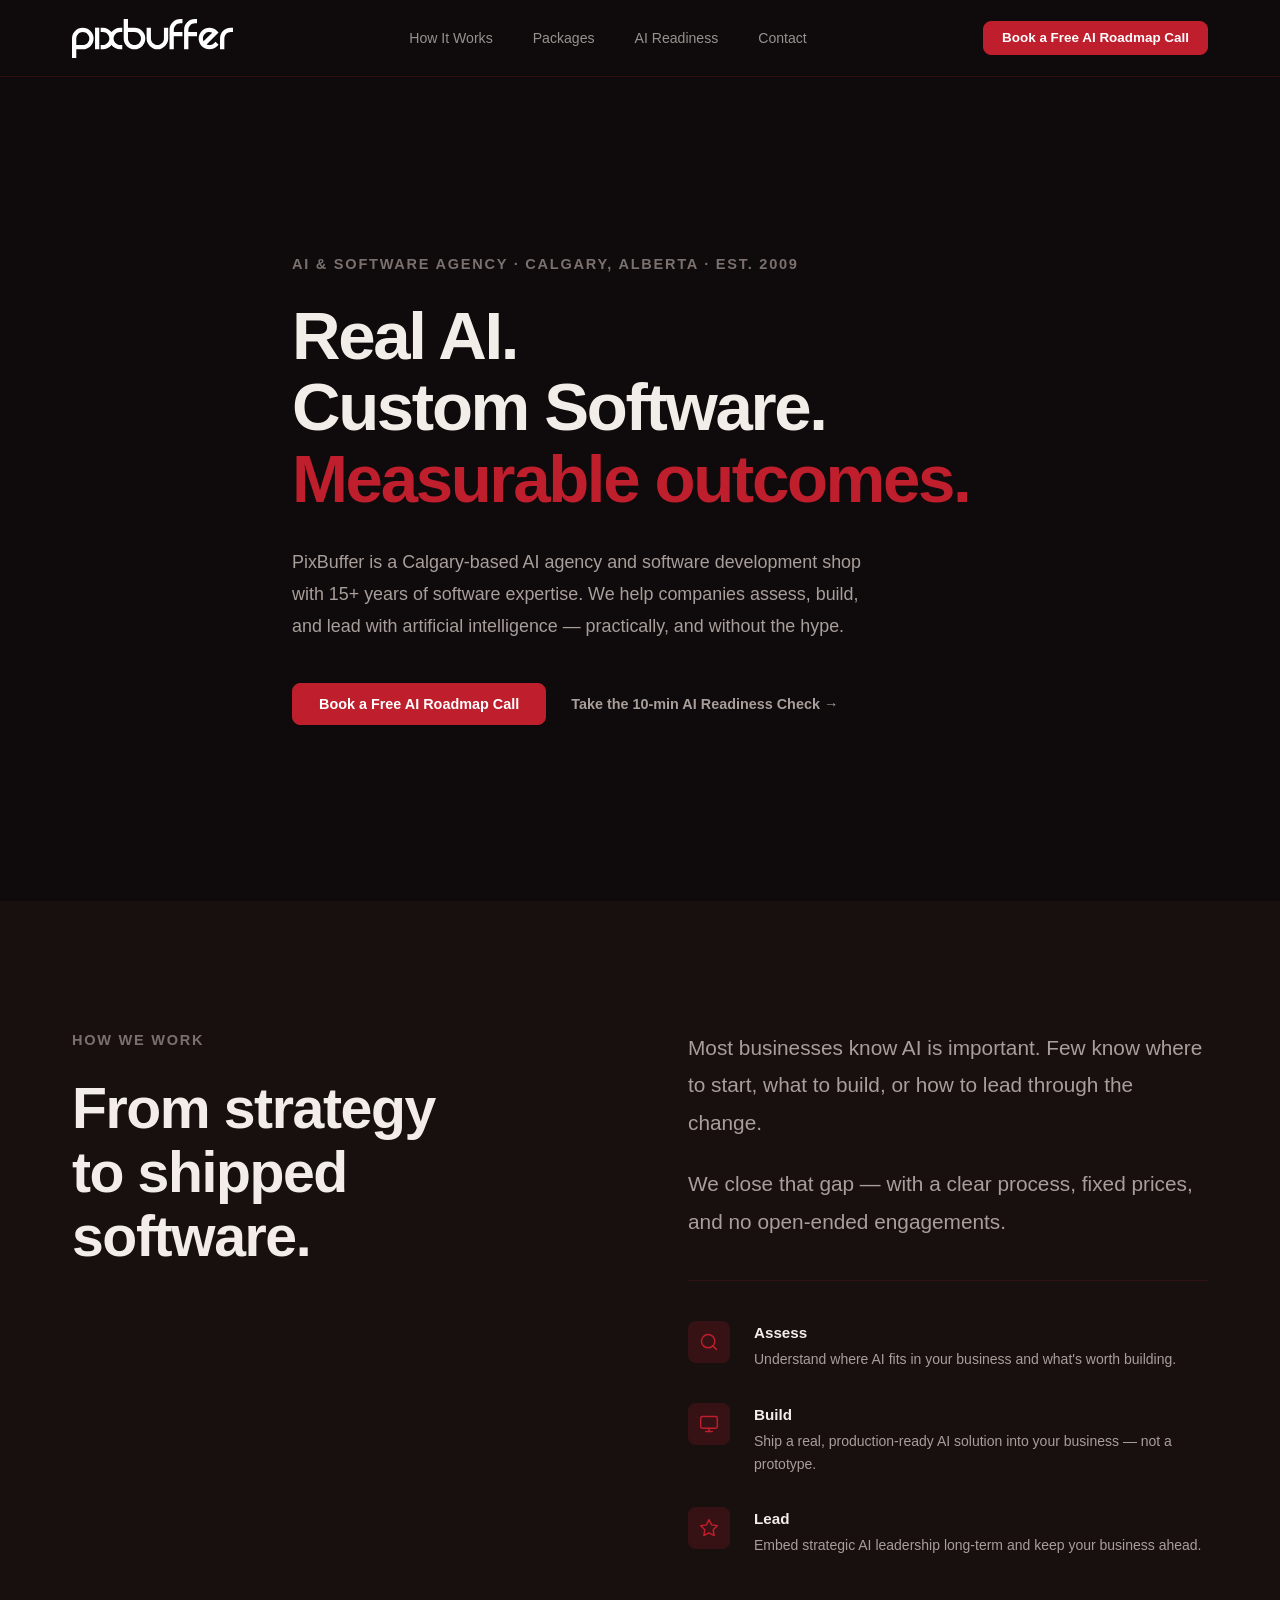
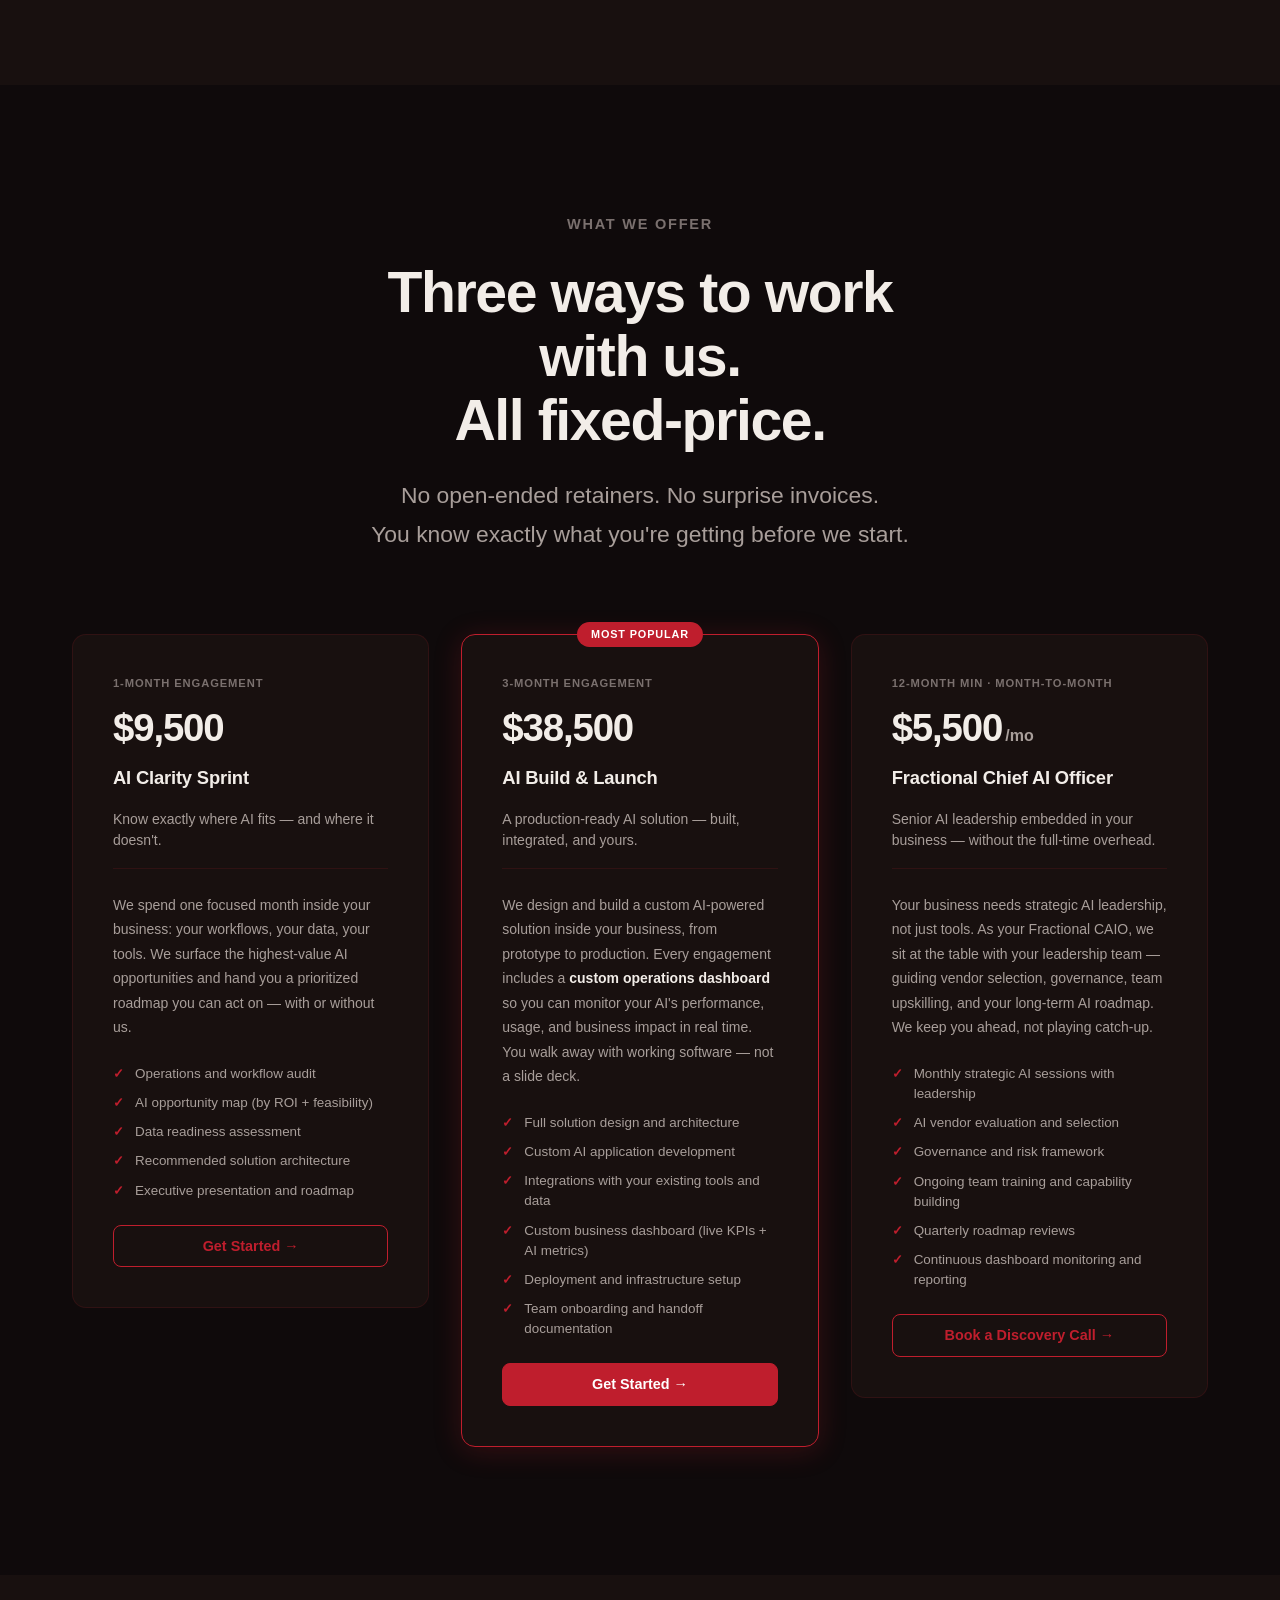
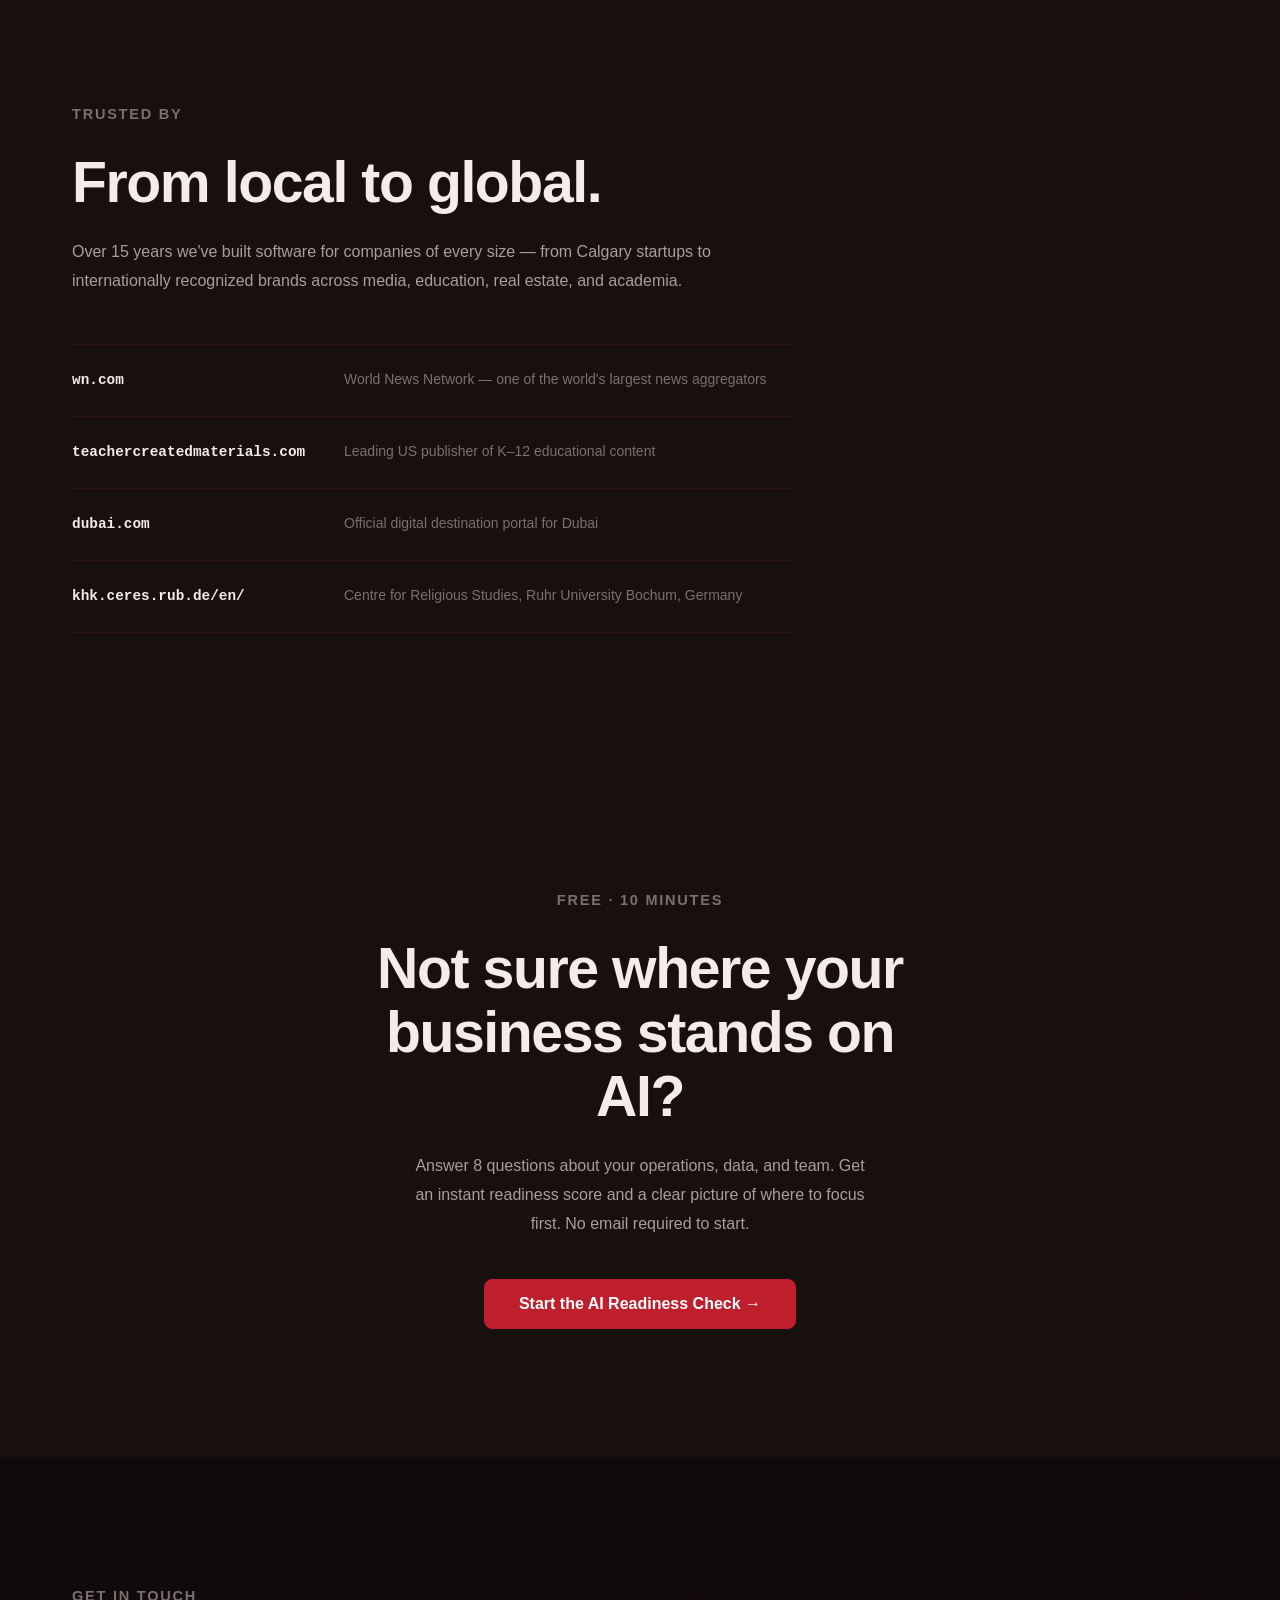
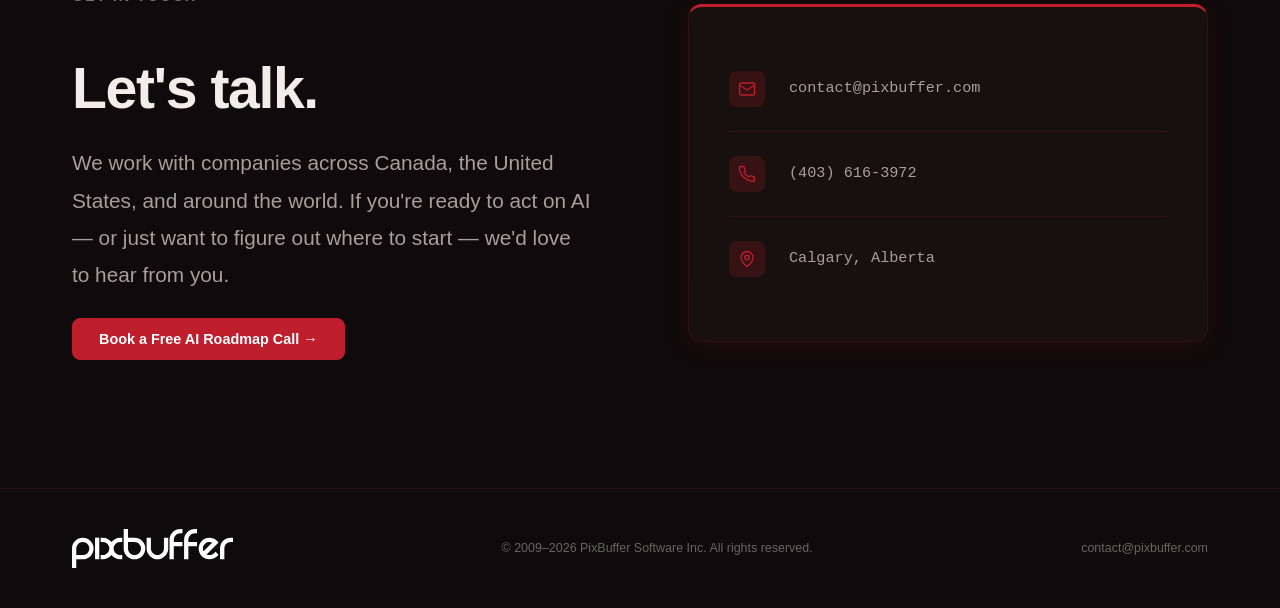
==== commit a5b52af3: "change main font to Futura" ====
--- a/index.html
+++ b/index.html
@@ -6,7 +6,7 @@
   <meta name="description" content="PixBuffer is a Calgary-based AI agency and software development shop. We build AI software that delivers measurable business outcomes.">
   <title>PixBuffer — AI Agency &amp; Software Development</title>
   <link rel="icon" href="fav1.ico" type="image/x-icon">
-  <link rel="stylesheet" href="style.css?v=1.0.0">
+  <link rel="stylesheet" href="style.css?v=1.0.4">
 </head>
 <body>
 
@@ -14,7 +14,7 @@
   <header id="site-header">
     <div class="container header-inner">
       <a href="/" class="logo-link" aria-label="PixBuffer home">
-        <img src="pixbuffer-logo-2026.svg" alt="PixBuffer" class="logo" width="206" height="50">
+        <img src="pixbuffer-logo-2026.svg" alt="PixBuffer" class="logo" width="161" height="39">
       </a>
       <nav id="main-nav" aria-label="Main navigation">
         <ul class="nav-list">
@@ -319,6 +319,6 @@
     </div>
   </footer>
 
-  <script src="main.js?v=1.0.0"></script>
+  <script src="main.js?v=1.0.2"></script>
 </body>
 </html>
--- a/style.css
+++ b/style.css
@@ -14,7 +14,7 @@
   --text-faint:      #939598;
 
   /* Typography */
-  --font: -apple-system, BlinkMacSystemFont, "Segoe UI", Helvetica, Arial, sans-serif;
+  --font: Futura, "Futura PT", "Century Gothic", sans-serif;
   --font-mono: "SF Mono", "Fira Code", Consolas, monospace;
 
   /* Spacing (8-point grid) */
@@ -85,7 +85,7 @@
    ============================================================ */
 .eyebrow {
   display: block;
-  font-size: 0.7rem;
+  font-size: 0.91rem;
   font-weight: 600;
   letter-spacing: 0.12em;
   text-transform: uppercase;
@@ -94,7 +94,7 @@
 }
 
 .section-headline {
-  font-size: clamp(2rem, 4vw, 2.75rem);
+  font-size: clamp(2.6rem, 5.2vw, 3.575rem);
   font-weight: 800;
   line-height: 1.12;
   letter-spacing: -0.025em;
@@ -103,13 +103,13 @@
 }
 
 .section-subhead {
-  font-size: clamp(1rem, 1.4vw, 1.1rem);
+  font-size: clamp(1.3rem, 1.82vw, 1.43rem);
   color: var(--text-muted);
   line-height: 1.7;
 }
 
 .body-text {
-  font-size: 1rem;
+  font-size: 1.3rem;
   color: var(--text-muted);
   line-height: 1.8;
   margin-bottom: var(--s3);
@@ -185,14 +185,13 @@
   position: sticky;
   top: 0;
   z-index: 200;
-  background-color: var(--bg);
-  border-bottom: 1px solid transparent;
+  background-color: #0f0a0b;
+  border-bottom: 1px solid rgba(191,30,45,0.18);
   transition: border-color var(--t), box-shadow var(--t);
 }
 
 #site-header.scrolled {
-  border-bottom-color: var(--border);
-  box-shadow: 0 1px 16px rgba(0,0,0,0.06);
+  box-shadow: 0 1px 20px rgba(0,0,0,0.4);
 }
 
 .header-inner {
@@ -203,23 +202,24 @@
 }
 
 .logo-link { flex-shrink: 0; }
-.logo      { height: 50px; width: auto; }
+.logo      { height: 39px; width: auto; filter: brightness(0) invert(1); }
 
 #main-nav { flex: 1; }
 
 .nav-list {
   display: flex;
   align-items: center;
+  justify-content: center;
   gap: var(--s5);
 }
 
 .nav-link {
   font-size: 0.88rem;
   font-weight: 500;
-  color: var(--text-muted);
+  color: rgba(242,237,232,0.6);
   transition: color var(--t);
 }
-.nav-link:hover { color: var(--accent); }
+.nav-link:hover { color: #f2ede8; }
 
 .nav-cta { flex-shrink: 0; }
 
@@ -240,7 +240,7 @@
   display: block;
   width: 22px;
   height: 1.5px;
-  background-color: var(--text);
+  background-color: #f2ede8;
   border-radius: 2px;
   transition: transform var(--t-md), opacity var(--t-md);
   transform-origin: center;
@@ -255,12 +255,12 @@
   display: none;
   position: fixed;
   inset: 76px 0 0 0;
-  background-color: var(--bg);
+  background-color: #0f0a0b;
   z-index: 199;
   padding: var(--s6) var(--s4);
   transform: translateX(100%);
   transition: transform 0.28s ease;
-  border-top: 1px solid var(--border);
+  border-top: 1px solid rgba(191,30,45,0.18);
 }
 
 .mobile-nav.open { transform: translateX(0); }
@@ -274,7 +274,7 @@
 .mobile-nav-link {
   font-size: 1.2rem;
   font-weight: 700;
-  color: var(--text);
+  color: #f2ede8;
   transition: color var(--t);
 }
 .mobile-nav-link:hover { color: var(--accent); }
@@ -642,8 +642,8 @@
    FOOTER
    ============================================================ */
 #site-footer {
-  background-color: var(--surface);
-  border-top: 1px solid var(--border);
+  background-color: #0f0a0b;
+  border-top: 1px solid rgba(191,30,45,0.18);
   padding: var(--s5) 0;
 }
 
@@ -653,18 +653,18 @@
   gap: var(--s4);
 }
 
-.footer-logo  { height: 39px; width: auto; flex-shrink: 0; }
+.footer-logo  { height: 39px; width: auto; flex-shrink: 0; filter: brightness(0) invert(1); }
 
 .footer-copy {
   flex: 1;
   text-align: center;
   font-size: 0.78rem;
-  color: var(--text-faint);
+  color: rgba(242,237,232,0.4);
 }
 
 .footer-email {
   font-size: 0.78rem;
-  color: var(--text-faint);
+  color: rgba(242,237,232,0.4);
   transition: color var(--t);
 }
 .footer-email:hover { color: var(--accent); }
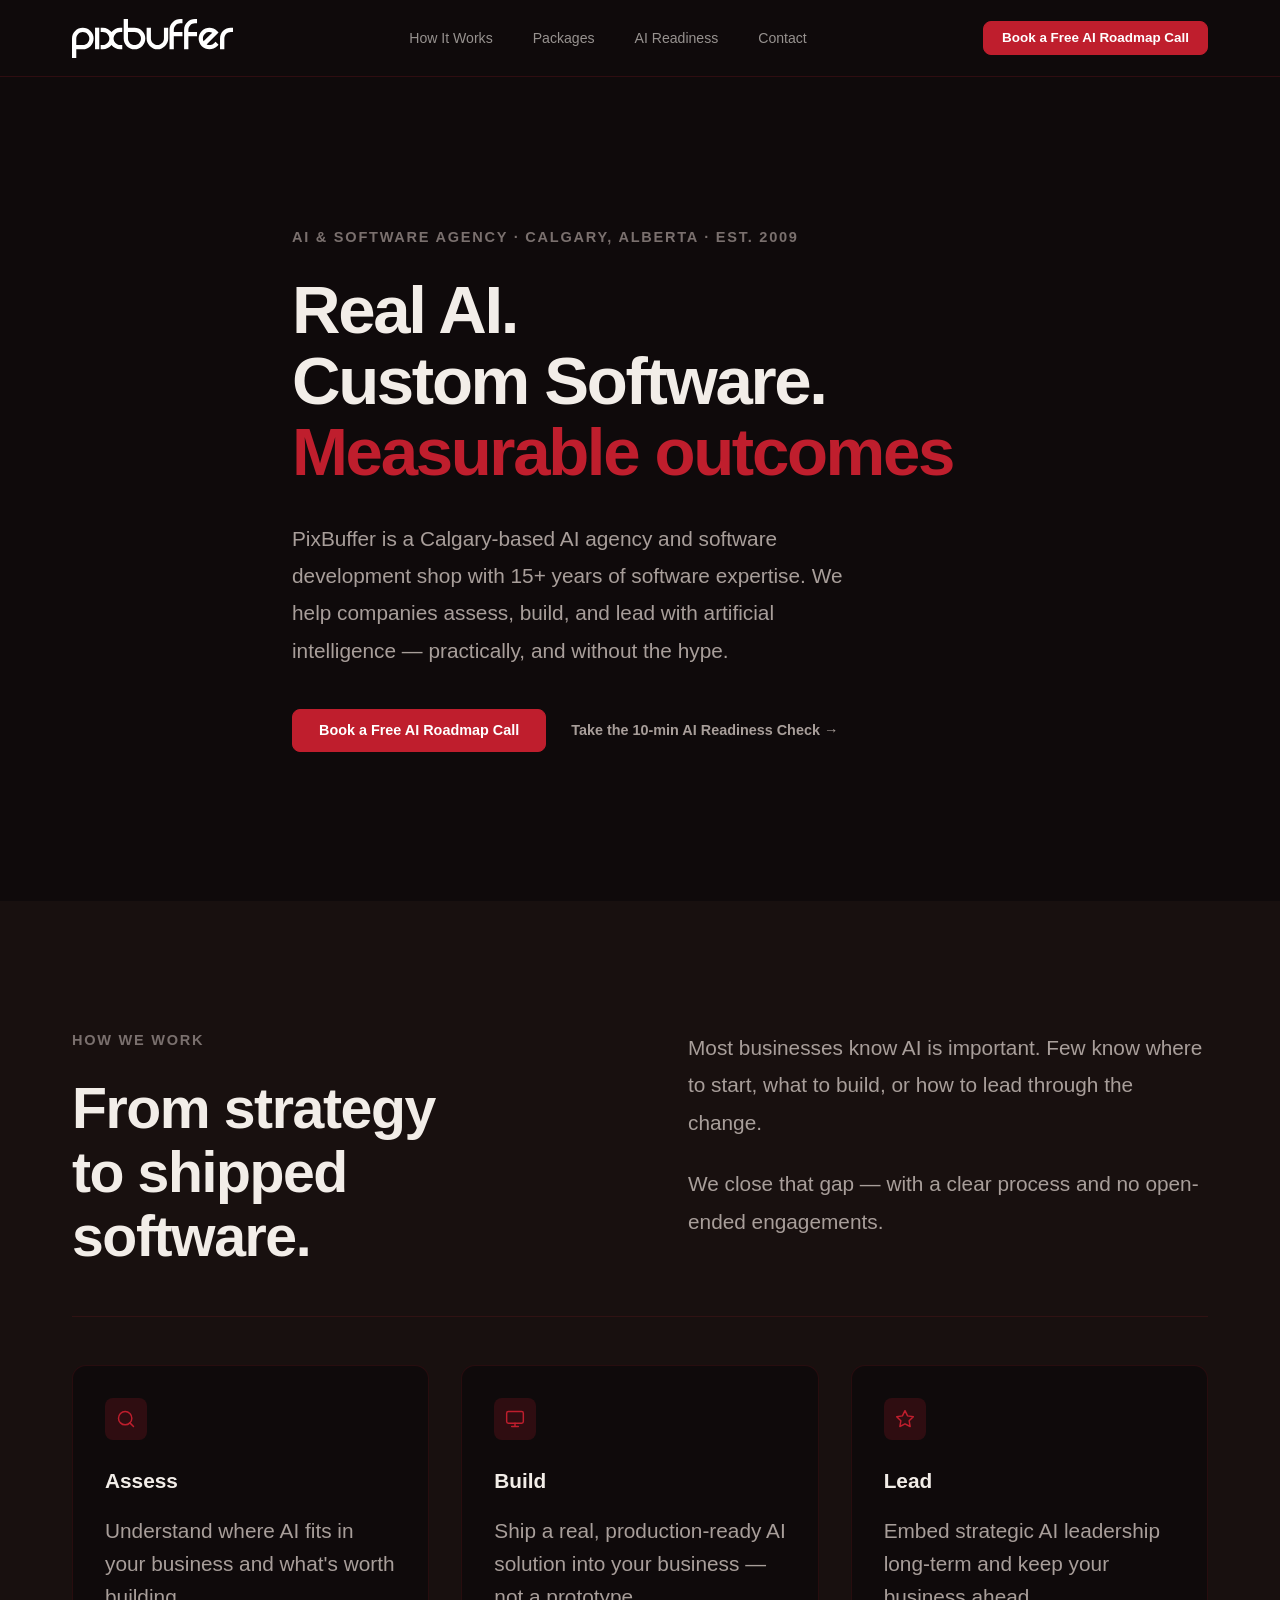
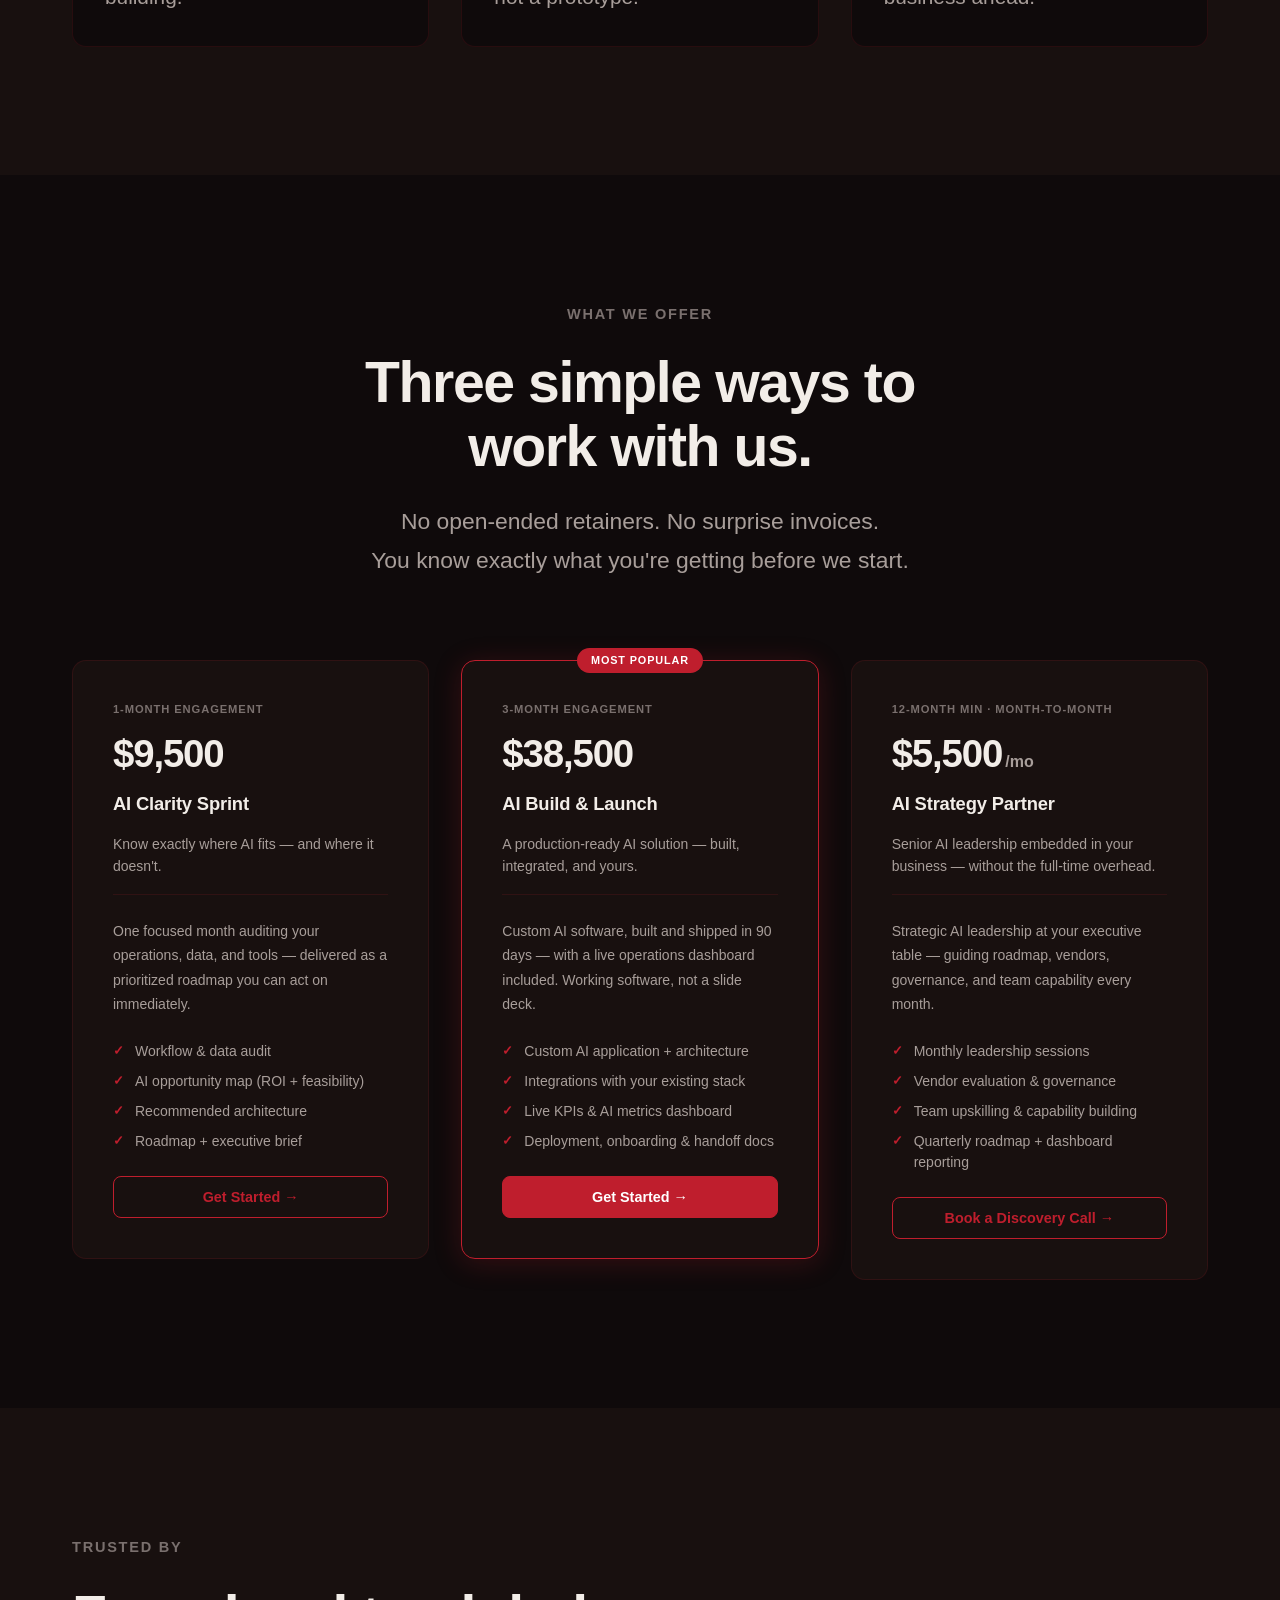
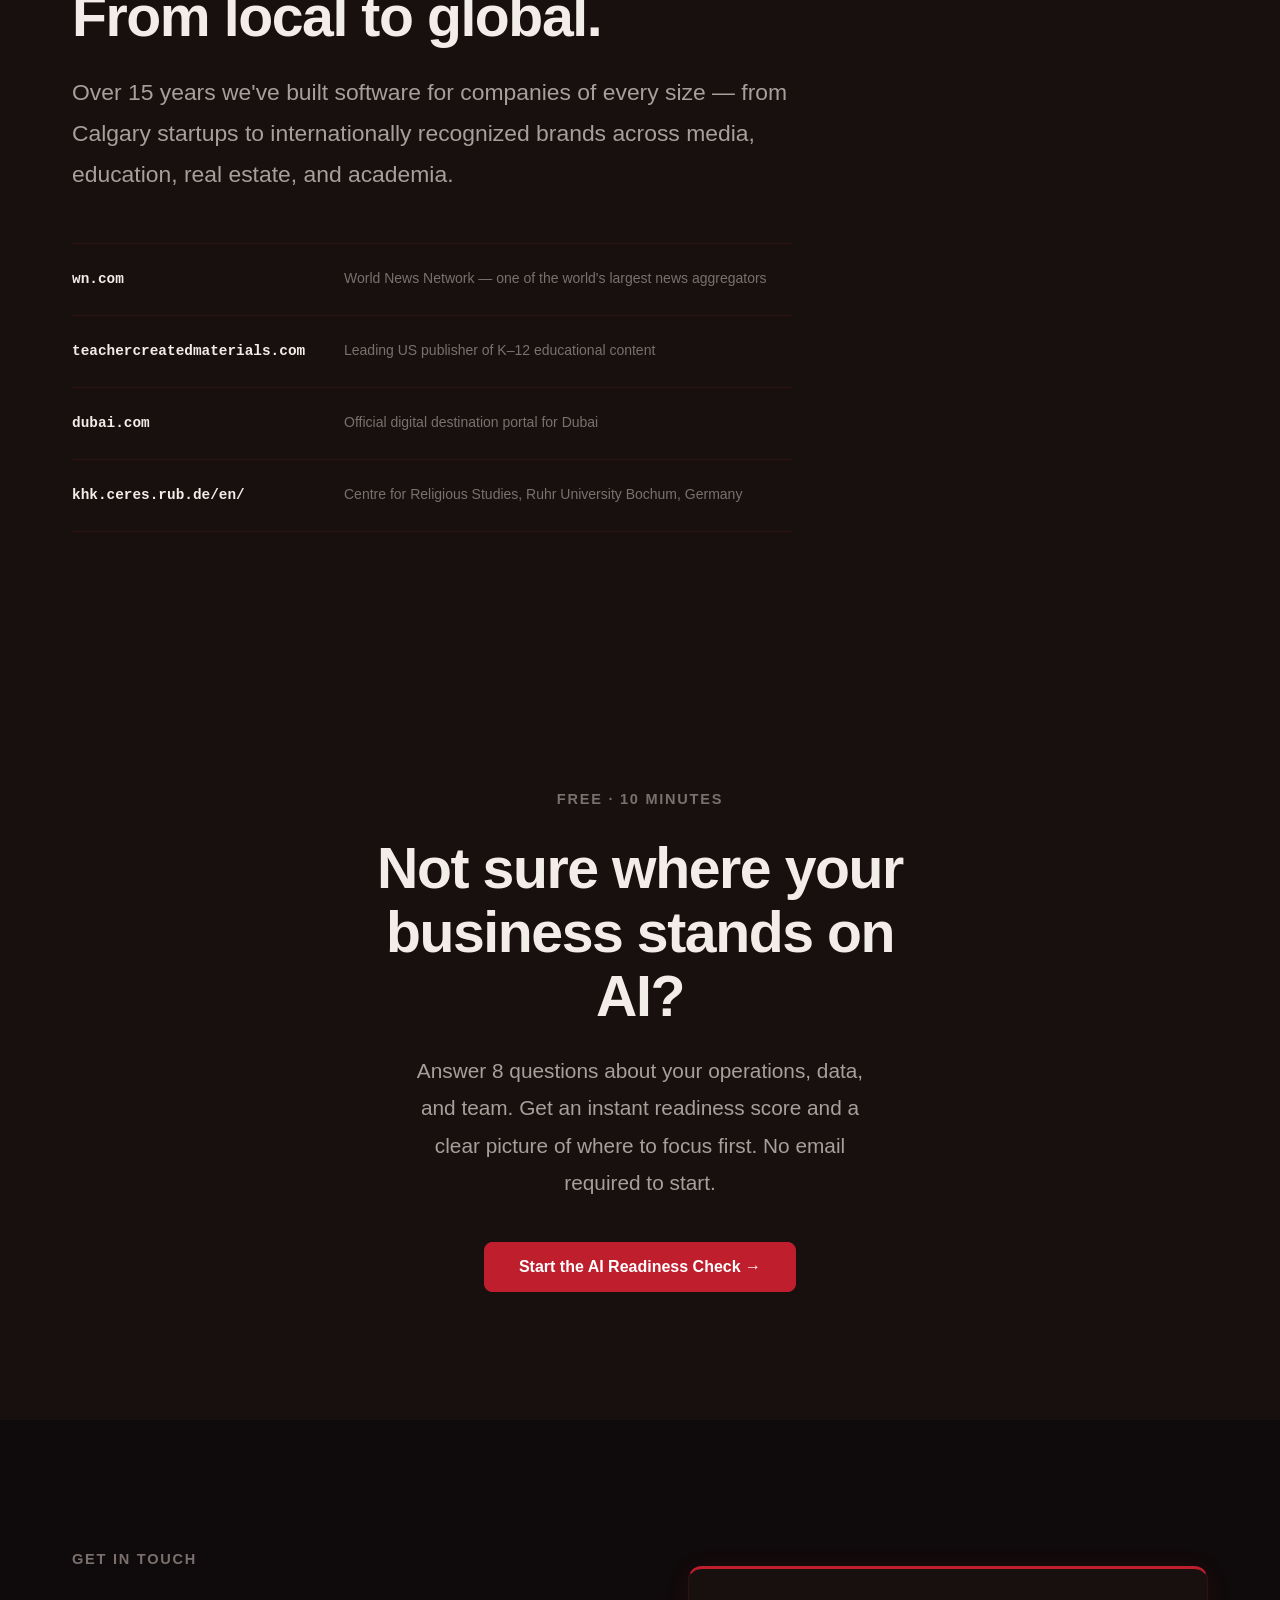
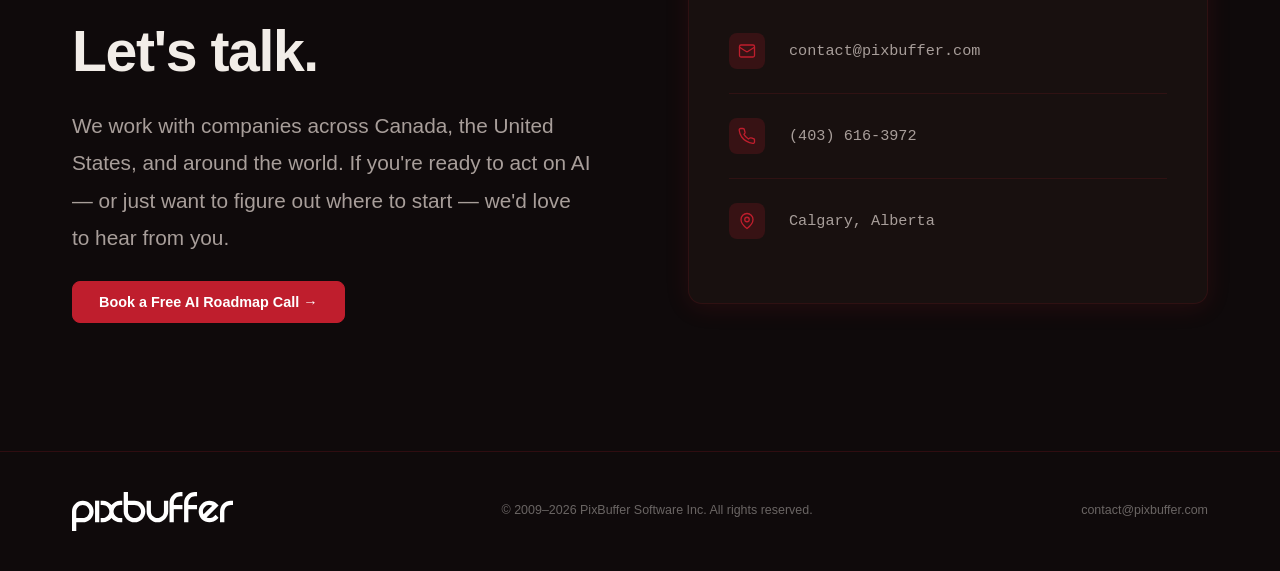
==== commit dba948f9: "copy clean up, font-size fixes" ====
--- a/index.html
+++ b/index.html
@@ -84,43 +84,37 @@
               Most businesses know AI is important. Few know where to start, what to build, or how to lead through the change.
             </p>
             <p class="body-text reveal">
-              We close that gap — with a clear process, fixed prices, and no open-ended engagements.
-            </p>
-            <div class="steps">
-              <div class="step reveal">
-                <div class="step-icon" aria-hidden="true">
-                  <svg width="20" height="20" viewBox="0 0 24 24" fill="none" stroke="currentColor" stroke-width="1.75" stroke-linecap="round" stroke-linejoin="round">
-                    <circle cx="11" cy="11" r="8"/><path d="m21 21-4.35-4.35"/>
-                  </svg>
-                </div>
-                <div class="step-body">
-                  <p class="step-label">Assess</p>
-                  <p class="step-desc">Understand where AI fits in your business and what's worth building.</p>
-                </div>
-              </div>
-              <div class="step reveal">
-                <div class="step-icon" aria-hidden="true">
-                  <svg width="20" height="20" viewBox="0 0 24 24" fill="none" stroke="currentColor" stroke-width="1.75" stroke-linecap="round" stroke-linejoin="round">
-                    <rect x="2" y="3" width="20" height="14" rx="2"/><path d="M8 21h8M12 17v4"/>
-                  </svg>
-                </div>
-                <div class="step-body">
-                  <p class="step-label">Build</p>
-                  <p class="step-desc">Ship a real, production-ready AI solution into your business — not a prototype.</p>
-                </div>
-              </div>
-              <div class="step reveal">
-                <div class="step-icon" aria-hidden="true">
-                  <svg width="20" height="20" viewBox="0 0 24 24" fill="none" stroke="currentColor" stroke-width="1.75" stroke-linecap="round" stroke-linejoin="round">
-                    <polygon points="12 2 15.09 8.26 22 9.27 17 14.14 18.18 21.02 12 17.77 5.82 21.02 7 14.14 2 9.27 8.91 8.26 12 2"/>
-                  </svg>
-                </div>
-                <div class="step-body">
-                  <p class="step-label">Lead</p>
-                  <p class="step-desc">Embed strategic AI leadership long-term and keep your business ahead.</p>
-                </div>
-              </div>
-            </div>
+              We close that gap — with a clear process and no open-ended engagements.
+            </p>
+          </div>
+        </div>
+        <div class="steps">
+          <div class="step reveal">
+            <div class="step-icon" aria-hidden="true">
+              <svg width="20" height="20" viewBox="0 0 24 24" fill="none" stroke="currentColor" stroke-width="1.75" stroke-linecap="round" stroke-linejoin="round">
+                <circle cx="11" cy="11" r="8"/><path d="m21 21-4.35-4.35"/>
+              </svg>
+            </div>
+            <p class="step-label">Assess</p>
+            <p class="step-desc">Understand where AI fits in your business and what's worth building.</p>
+          </div>
+          <div class="step reveal">
+            <div class="step-icon" aria-hidden="true">
+              <svg width="20" height="20" viewBox="0 0 24 24" fill="none" stroke="currentColor" stroke-width="1.75" stroke-linecap="round" stroke-linejoin="round">
+                <rect x="2" y="3" width="20" height="14" rx="2"/><path d="M8 21h8M12 17v4"/>
+              </svg>
+            </div>
+            <p class="step-label">Build</p>
+            <p class="step-desc">Ship a real, production-ready AI solution into your business — not a prototype.</p>
+          </div>
+          <div class="step reveal">
+            <div class="step-icon" aria-hidden="true">
+              <svg width="20" height="20" viewBox="0 0 24 24" fill="none" stroke="currentColor" stroke-width="1.75" stroke-linecap="round" stroke-linejoin="round">
+                <polygon points="12 2 15.09 8.26 22 9.27 17 14.14 18.18 21.02 12 17.77 5.82 21.02 7 14.14 2 9.27 8.91 8.26 12 2"/>
+              </svg>
+            </div>
+            <p class="step-label">Lead</p>
+            <p class="step-desc">Embed strategic AI leadership long-term and keep your business ahead.</p>
           </div>
         </div>
       </div>
@@ -131,7 +125,7 @@
       <div class="container">
         <div class="section-header reveal">
           <p class="eyebrow">What We Offer</p>
-          <h2 class="section-headline">Three ways to work with us.<br>All fixed-price.</h2>
+          <h2 class="section-headline">Three simple ways to work with us.</h2>
           <p class="section-subhead">No open-ended retainers. No surprise invoices.<br>You know exactly what you're getting before we start.</p>
         </div>
         <div class="packages-grid">
@@ -145,16 +139,13 @@
               <p class="package-tagline">Know exactly where AI fits — and where it doesn't.</p>
             </div>
             <p class="package-desc">
-              We spend one focused month inside your business: your workflows, your data, your tools.
-              We surface the highest-value AI opportunities and hand you a prioritized roadmap you
-              can act on — with or without us.
+              One focused month auditing your operations, data, and tools — delivered as a prioritized roadmap you can act on immediately.
             </p>
             <ul class="package-deliverables" aria-label="Deliverables">
-              <li>Operations and workflow audit</li>
-              <li>AI opportunity map (by ROI + feasibility)</li>
-              <li>Data readiness assessment</li>
-              <li>Recommended solution architecture</li>
-              <li>Executive presentation and roadmap</li>
+              <li>Workflow &amp; data audit</li>
+              <li>AI opportunity map (ROI + feasibility)</li>
+              <li>Recommended architecture</li>
+              <li>Roadmap + executive brief</li>
             </ul>
             <a href="https://calendly.com/pixbuffer/discovery-call" class="btn btn-outline" target="_blank" rel="noopener noreferrer">Get Started &rarr;</a>
           </article>
@@ -169,18 +160,13 @@
               <p class="package-tagline">A production-ready AI solution — built, integrated, and yours.</p>
             </div>
             <p class="package-desc">
-              We design and build a custom AI-powered solution inside your business, from prototype
-              to production. Every engagement includes a <strong>custom operations dashboard</strong>
-              so you can monitor your AI's performance, usage, and business impact in real time.
-              You walk away with working software — not a slide deck.
+              Custom AI software, built and shipped in 90 days — with a live operations dashboard included. Working software, not a slide deck.
             </p>
             <ul class="package-deliverables" aria-label="Deliverables">
-              <li>Full solution design and architecture</li>
-              <li>Custom AI application development</li>
-              <li>Integrations with your existing tools and data</li>
-              <li>Custom business dashboard (live KPIs + AI metrics)</li>
-              <li>Deployment and infrastructure setup</li>
-              <li>Team onboarding and handoff documentation</li>
+              <li>Custom AI application + architecture</li>
+              <li>Integrations with your existing stack</li>
+              <li>Live KPIs &amp; AI metrics dashboard</li>
+              <li>Deployment, onboarding &amp; handoff docs</li>
             </ul>
             <a href="https://calendly.com/pixbuffer/discovery-call" class="btn btn-primary" target="_blank" rel="noopener noreferrer">Get Started &rarr;</a>
           </article>
@@ -190,21 +176,17 @@
             <div class="package-top">
               <span class="package-tag">12-Month Min &middot; Month-to-Month</span>
               <div class="package-price">$5,500<span class="price-unit">&thinsp;/mo</span></div>
-              <h3 class="package-name">Fractional Chief AI Officer</h3>
+              <h3 class="package-name">AI Strategy Partner</h3>
               <p class="package-tagline">Senior AI leadership embedded in your business — without the full-time overhead.</p>
             </div>
             <p class="package-desc">
-              Your business needs strategic AI leadership, not just tools. As your Fractional CAIO,
-              we sit at the table with your leadership team — guiding vendor selection, governance,
-              team upskilling, and your long-term AI roadmap. We keep you ahead, not playing catch-up.
+              Strategic AI leadership at your executive table — guiding roadmap, vendors, governance, and team capability every month.
             </p>
             <ul class="package-deliverables" aria-label="Deliverables">
-              <li>Monthly strategic AI sessions with leadership</li>
-              <li>AI vendor evaluation and selection</li>
-              <li>Governance and risk framework</li>
-              <li>Ongoing team training and capability building</li>
-              <li>Quarterly roadmap reviews</li>
-              <li>Continuous dashboard monitoring and reporting</li>
+              <li>Monthly leadership sessions</li>
+              <li>Vendor evaluation &amp; governance</li>
+              <li>Team upskilling &amp; capability building</li>
+              <li>Quarterly roadmap + dashboard reporting</li>
             </ul>
             <a href="https://calendly.com/pixbuffer/discovery-call" class="btn btn-outline" target="_blank" rel="noopener noreferrer">Book a Discovery Call &rarr;</a>
           </article>
--- a/style.css
+++ b/style.css
@@ -118,6 +118,15 @@
 .body-text:last-of-type { margin-bottom: 0; }
 
 .accent { color: var(--accent); }
+
+.hero-blink-dot {
+  animation: hero-blink 1s step-end infinite;
+}
+
+@keyframes hero-blink {
+  0%, 100% { opacity: 1; }
+  50%       { opacity: 0; }
+}
 
 /* ============================================================
    BUTTONS
@@ -305,7 +314,7 @@
 }
 
 .hero-subhead {
-  font-size: clamp(1rem, 1.4vw, 1.15rem);
+  font-size: 1.3rem;
   color: var(--text-muted);
   line-height: 1.8;
   margin-bottom: var(--s5);
@@ -332,22 +341,25 @@
 .split-left .section-headline { margin-bottom: 0; }
 
 .steps {
-  margin-top: var(--s5);
-  padding-top: var(--s5);
+  margin-top: var(--s6);
+  padding-top: var(--s6);
   border-top: 1px solid var(--border);
+  display: grid;
+  grid-template-columns: repeat(3, 1fr);
+  gap: var(--s4);
+}
+
+.step {
+  background-color: var(--bg);
+  border: 1px solid var(--border);
+  border-radius: var(--r-lg);
+  padding: var(--s4);
   display: flex;
   flex-direction: column;
-  gap: var(--s4);
-}
-
-.step {
-  display: flex;
-  gap: var(--s3);
-  align-items: flex-start;
+  gap: var(--s2);
 }
 
 .step-icon {
-  flex-shrink: 0;
   width: 42px;
   height: 42px;
   display: flex;
@@ -356,17 +368,17 @@
   background-color: var(--accent-muted);
   border-radius: var(--r);
   color: var(--accent);
+  margin-bottom: var(--s1);
 }
 
 .step-label {
-  font-size: 0.95rem;
+  font-size: 1.3rem;
   font-weight: 700;
   color: var(--text);
-  margin-bottom: 3px;
 }
 
 .step-desc {
-  font-size: 0.875rem;
+  font-size: 1.3rem;
   color: var(--text-muted);
   line-height: 1.6;
 }
@@ -485,7 +497,7 @@
 }
 
 .package-deliverables li {
-  font-size: 0.84rem;
+  font-size: 0.875rem;
   color: var(--text-muted);
   padding-left: 22px;
   position: relative;
@@ -509,7 +521,7 @@
 }
 
 .clients-body {
-  font-size: 1rem;
+  font-size: clamp(1.3rem, 1.82vw, 1.43rem);
   color: var(--text-muted);
   line-height: 1.8;
   margin-bottom: var(--s6);
@@ -563,7 +575,7 @@
 }
 
 .readiness-body {
-  font-size: 1rem;
+  font-size: 1.3rem;
   color: var(--text-muted);
   line-height: 1.8;
   margin: var(--s3) auto var(--s5);
@@ -709,6 +721,7 @@
   #hero          { min-height: auto; padding: var(--s10) 0; }
 
   .split         { grid-template-columns: 1fr; gap: var(--s6); }
+  .steps         { grid-template-columns: 1fr; }
   .contact-grid  { grid-template-columns: 1fr; gap: var(--s6); }
 
   .footer-inner  { flex-direction: column; text-align: center; gap: var(--s2); }
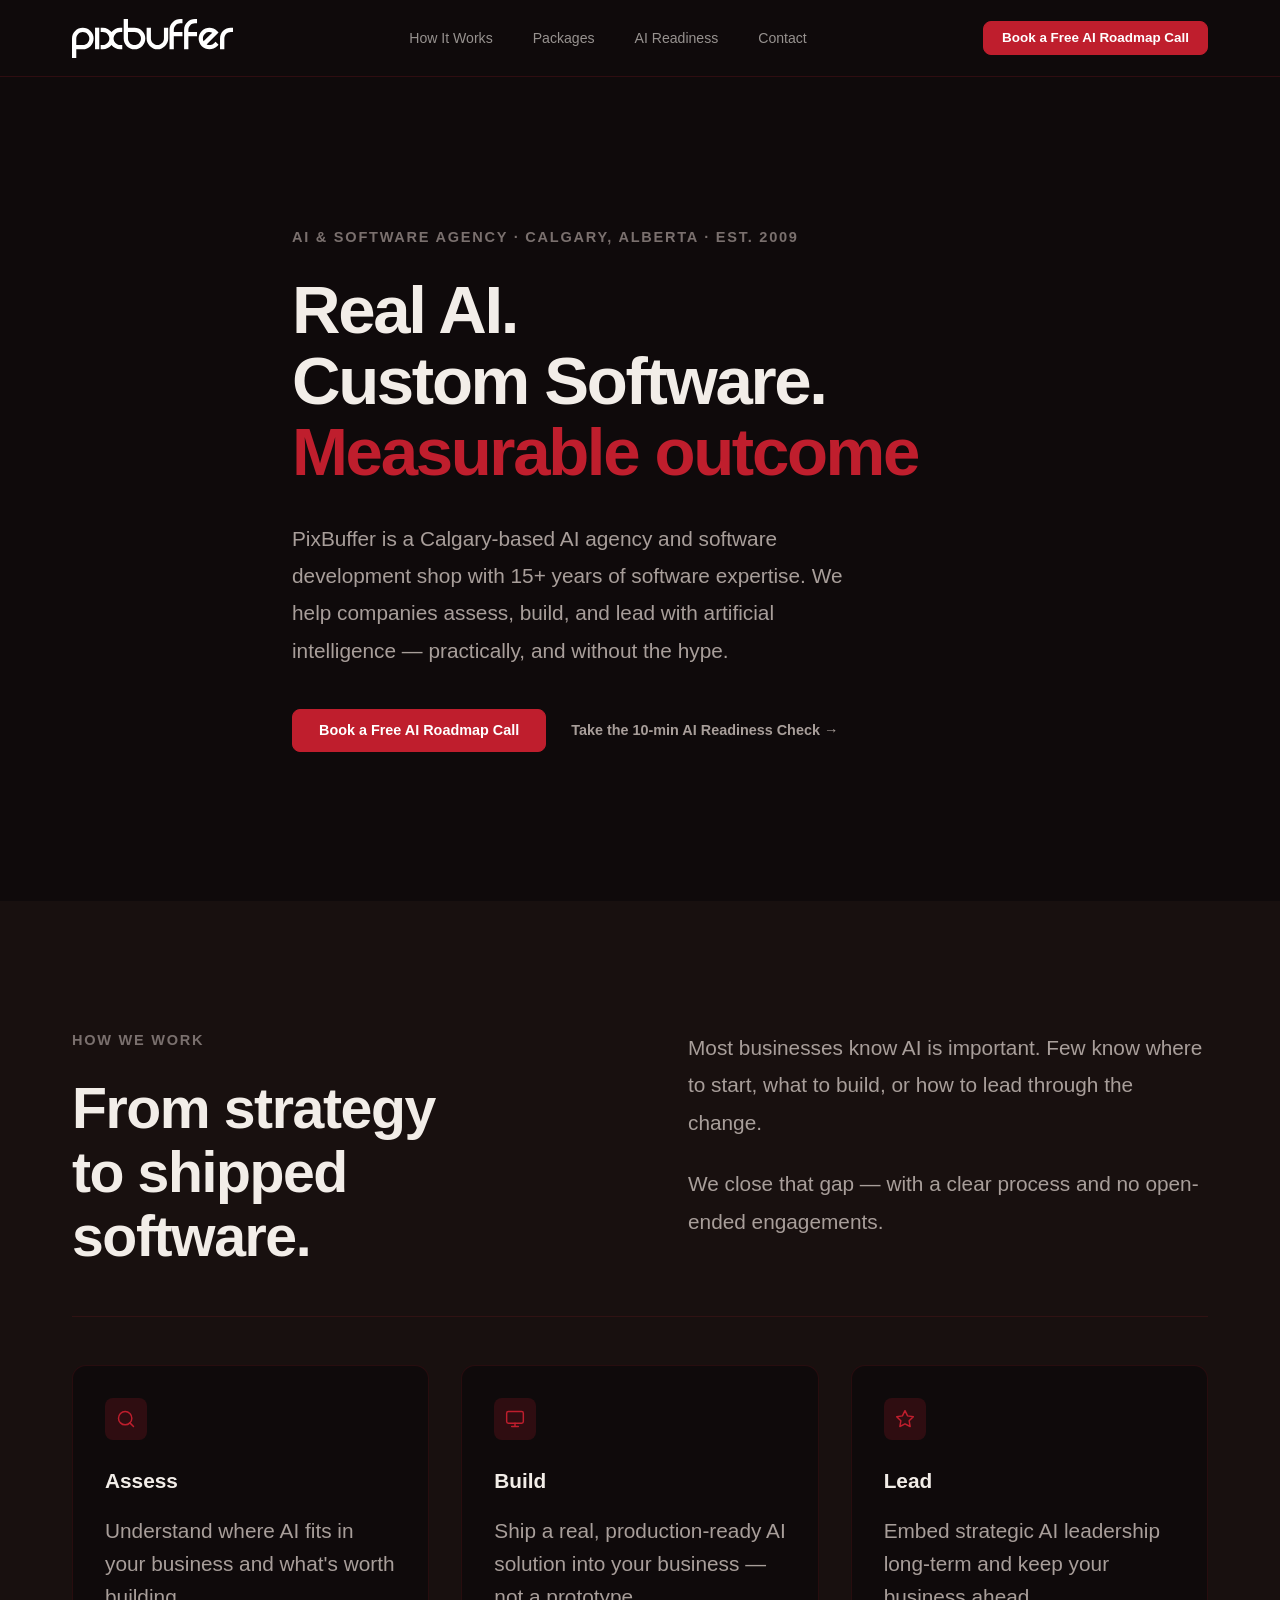
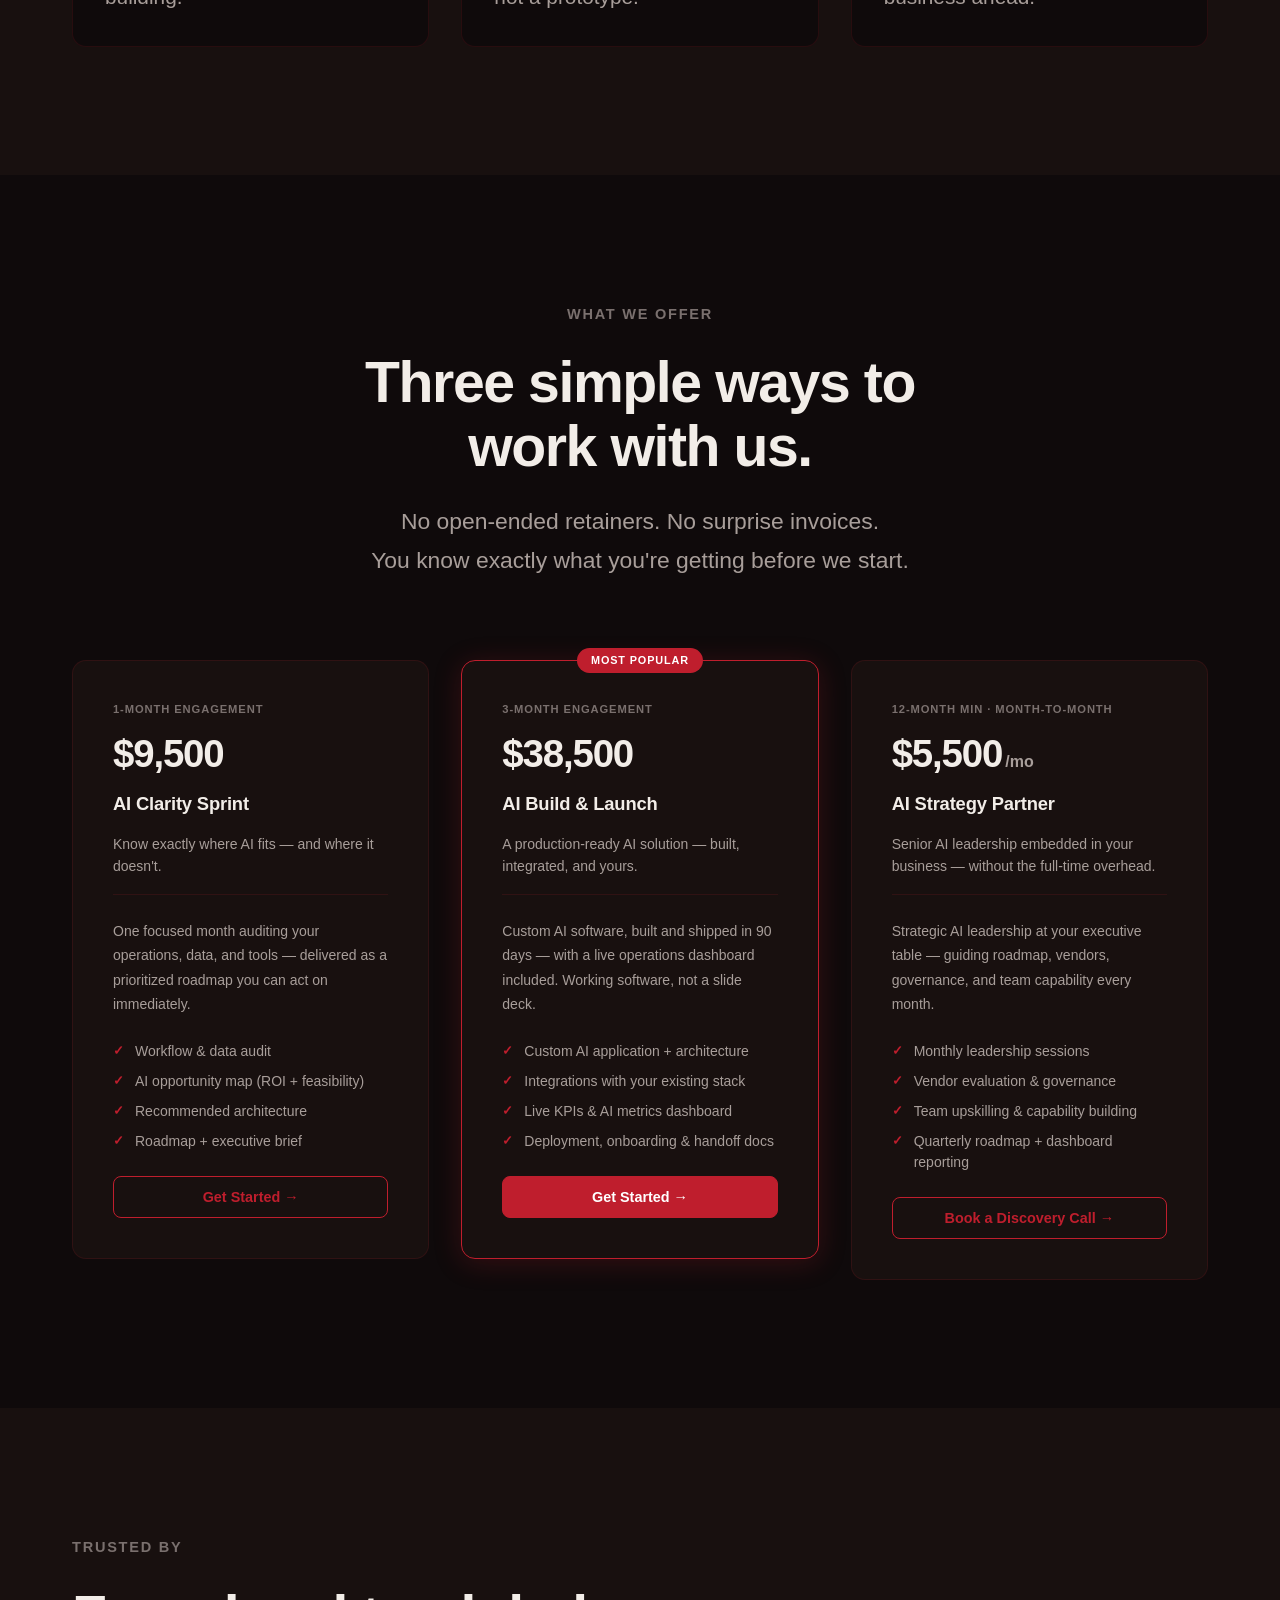
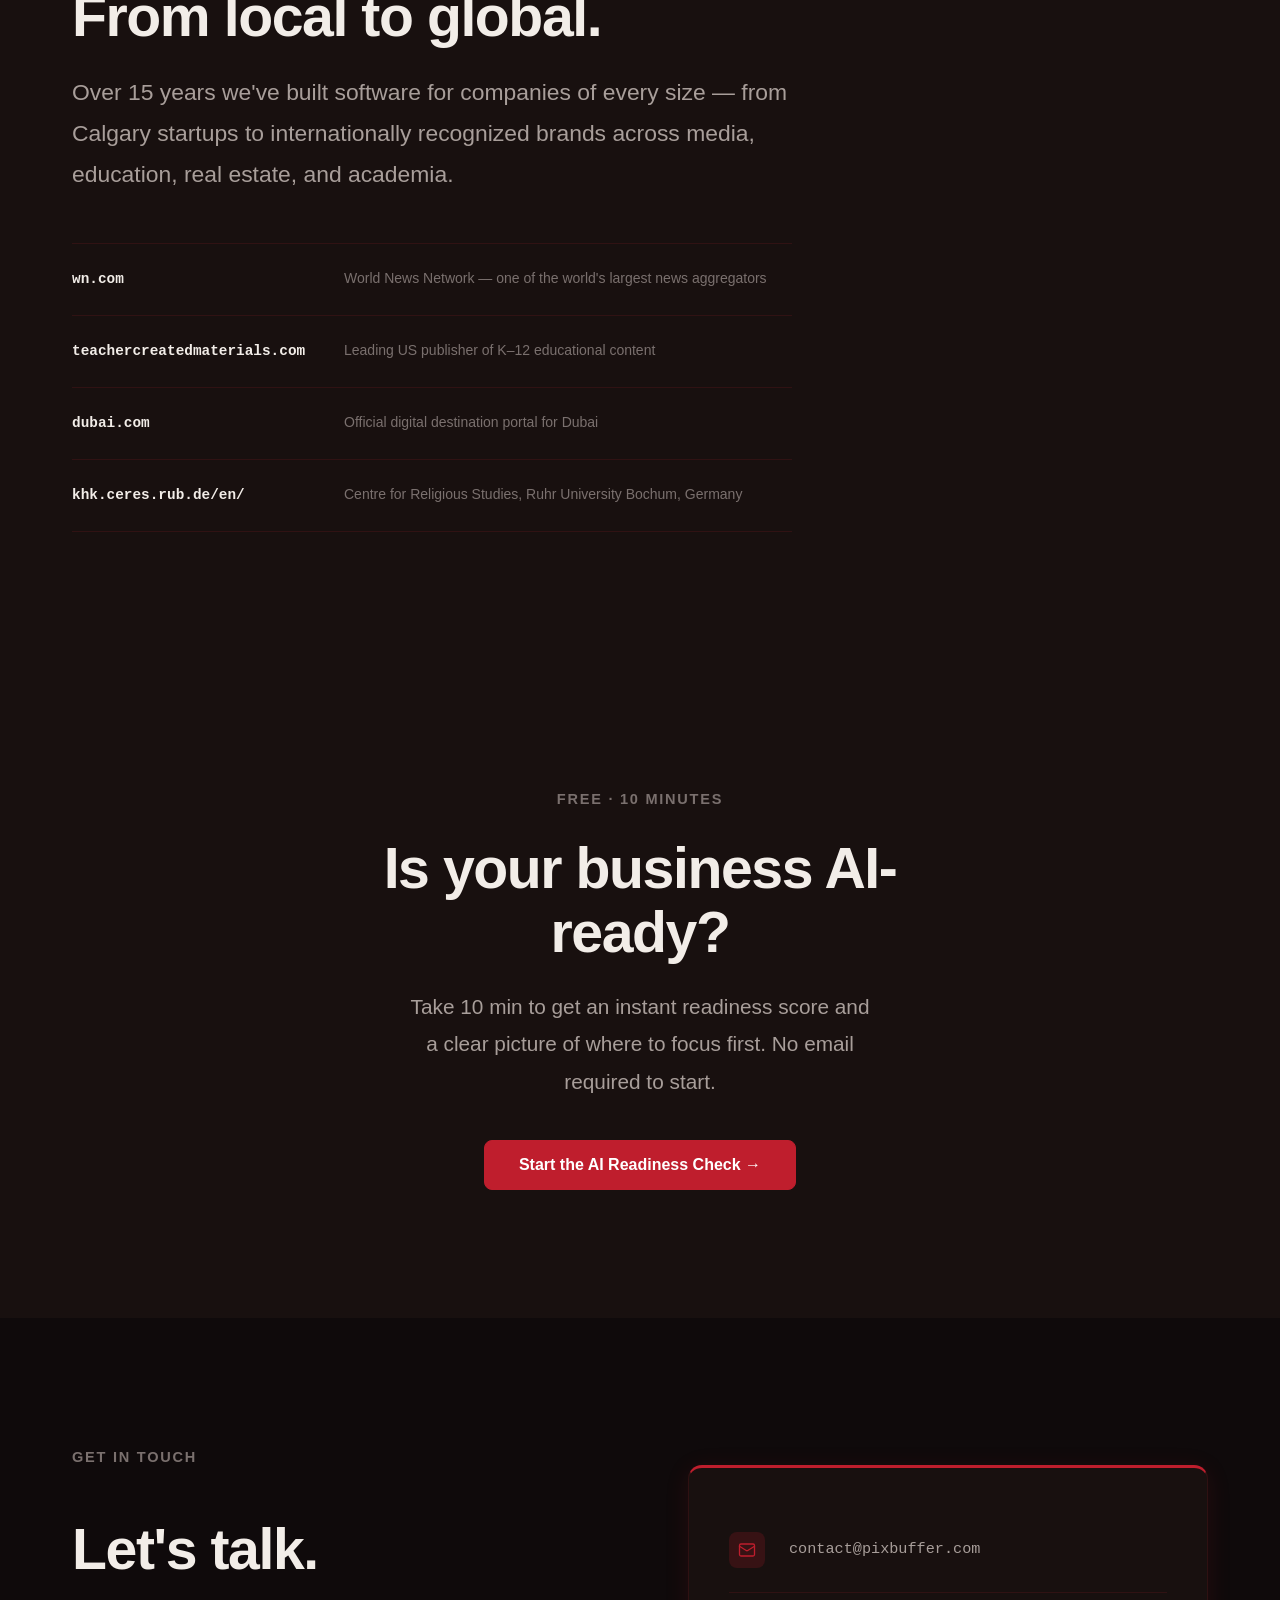
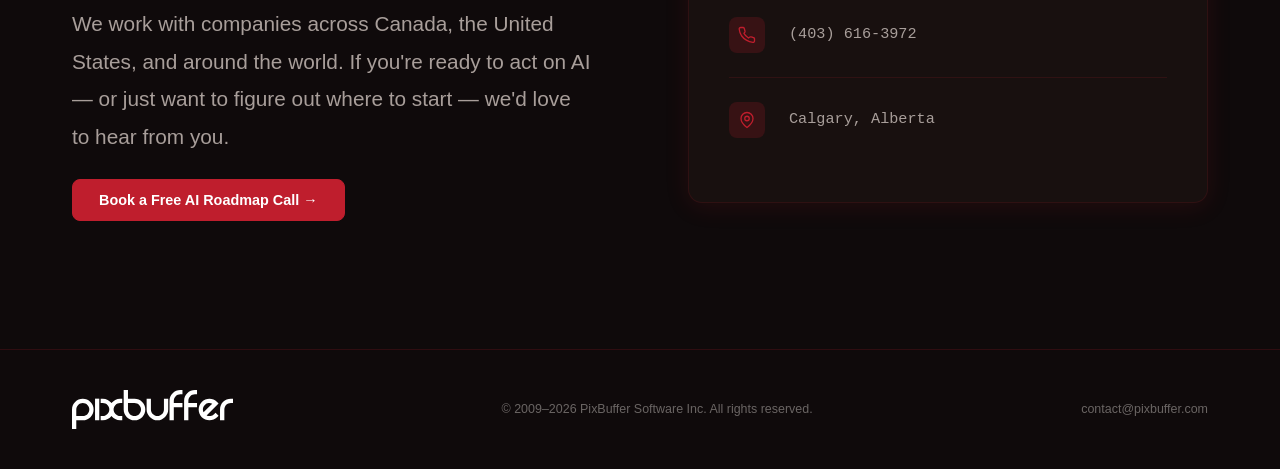
==== commit 9820dbef: "misc improvements" ====
--- a/index.html
+++ b/index.html
@@ -232,10 +232,9 @@
       <div class="container">
         <div class="readiness-block reveal">
           <p class="eyebrow">Free &middot; 10 Minutes</p>
-          <h2 class="section-headline">Not sure where your<br>business stands on AI?</h2>
+          <h2 class="section-headline">Is your business AI-ready?</h2>
           <p class="readiness-body">
-            Answer 8 questions about your operations, data, and team.
-            Get an instant readiness score and a clear picture of where to focus first.
+            Take 10 min to get an instant readiness score and a clear picture of where to focus first.
             No email required to start.
           </p>
           <a href="ai-readiness.html" class="btn btn-primary btn-lg">Start the AI Readiness Check &rarr;</a>
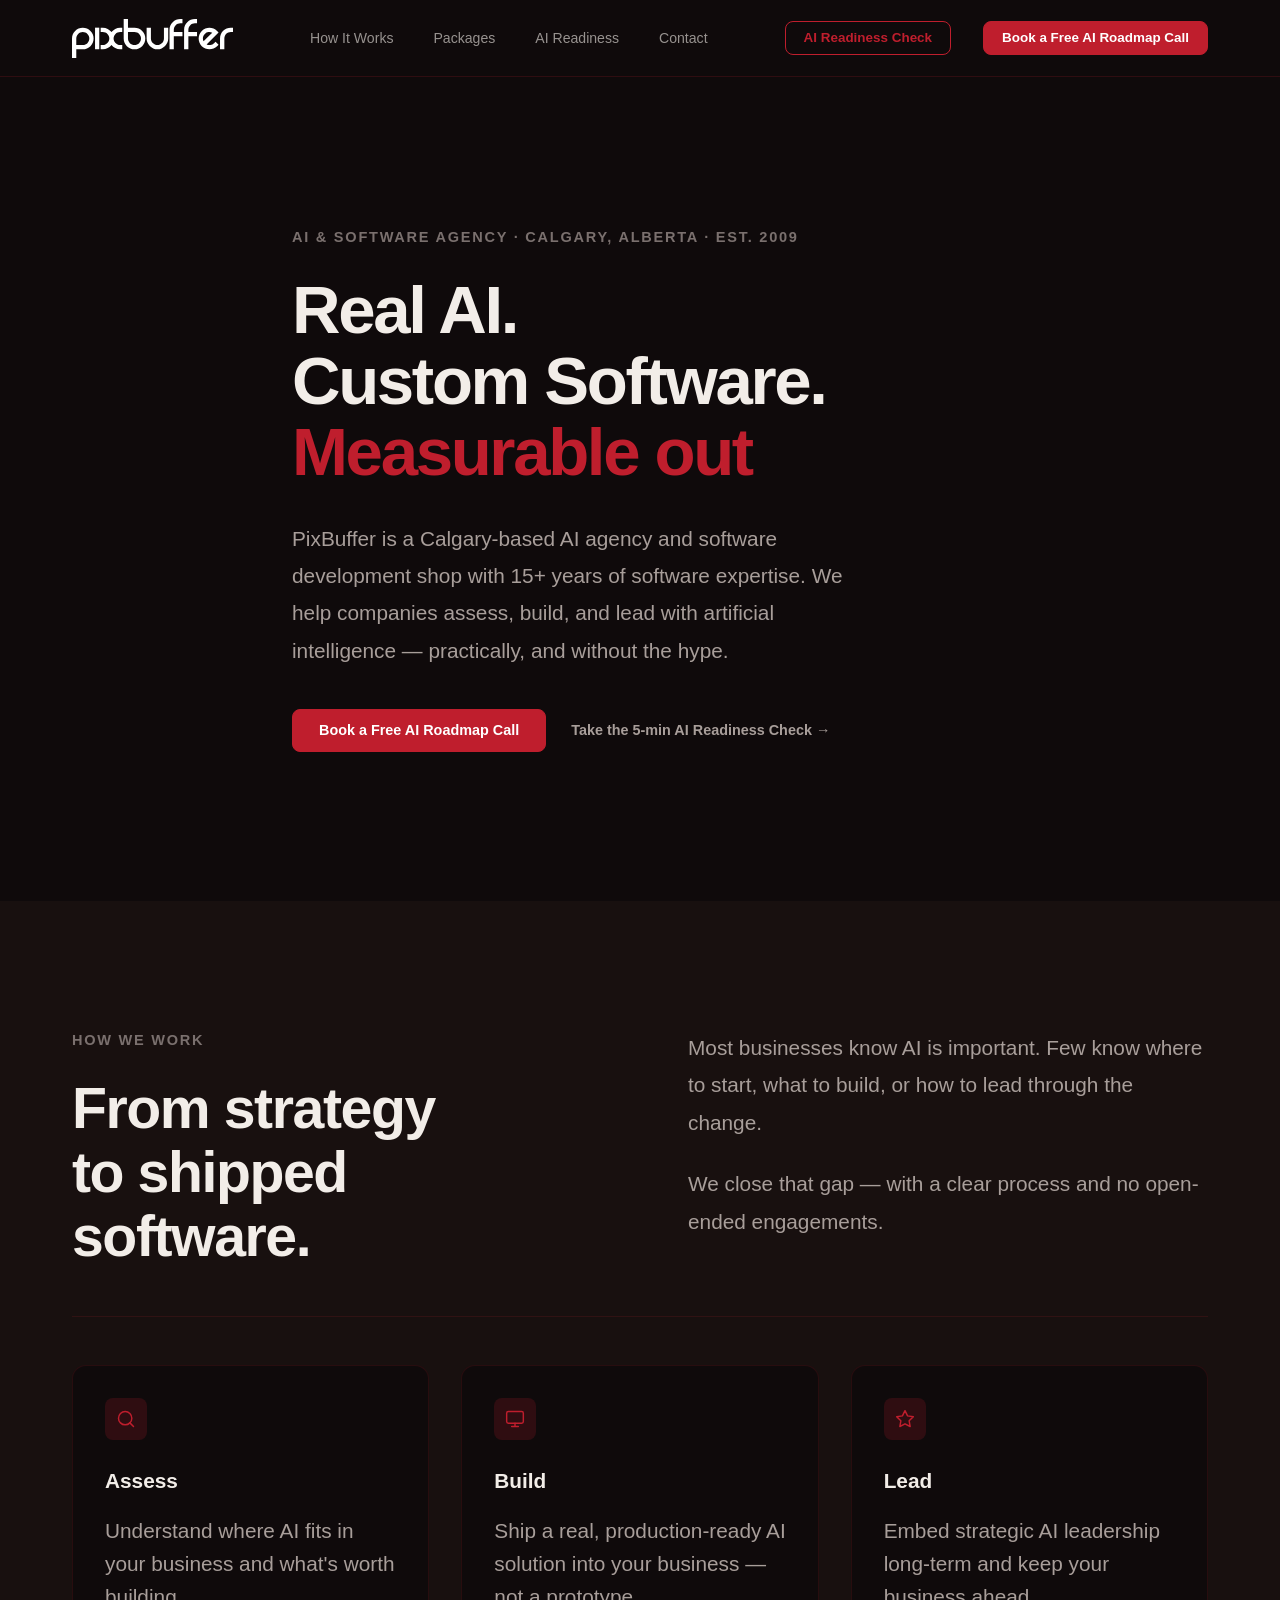
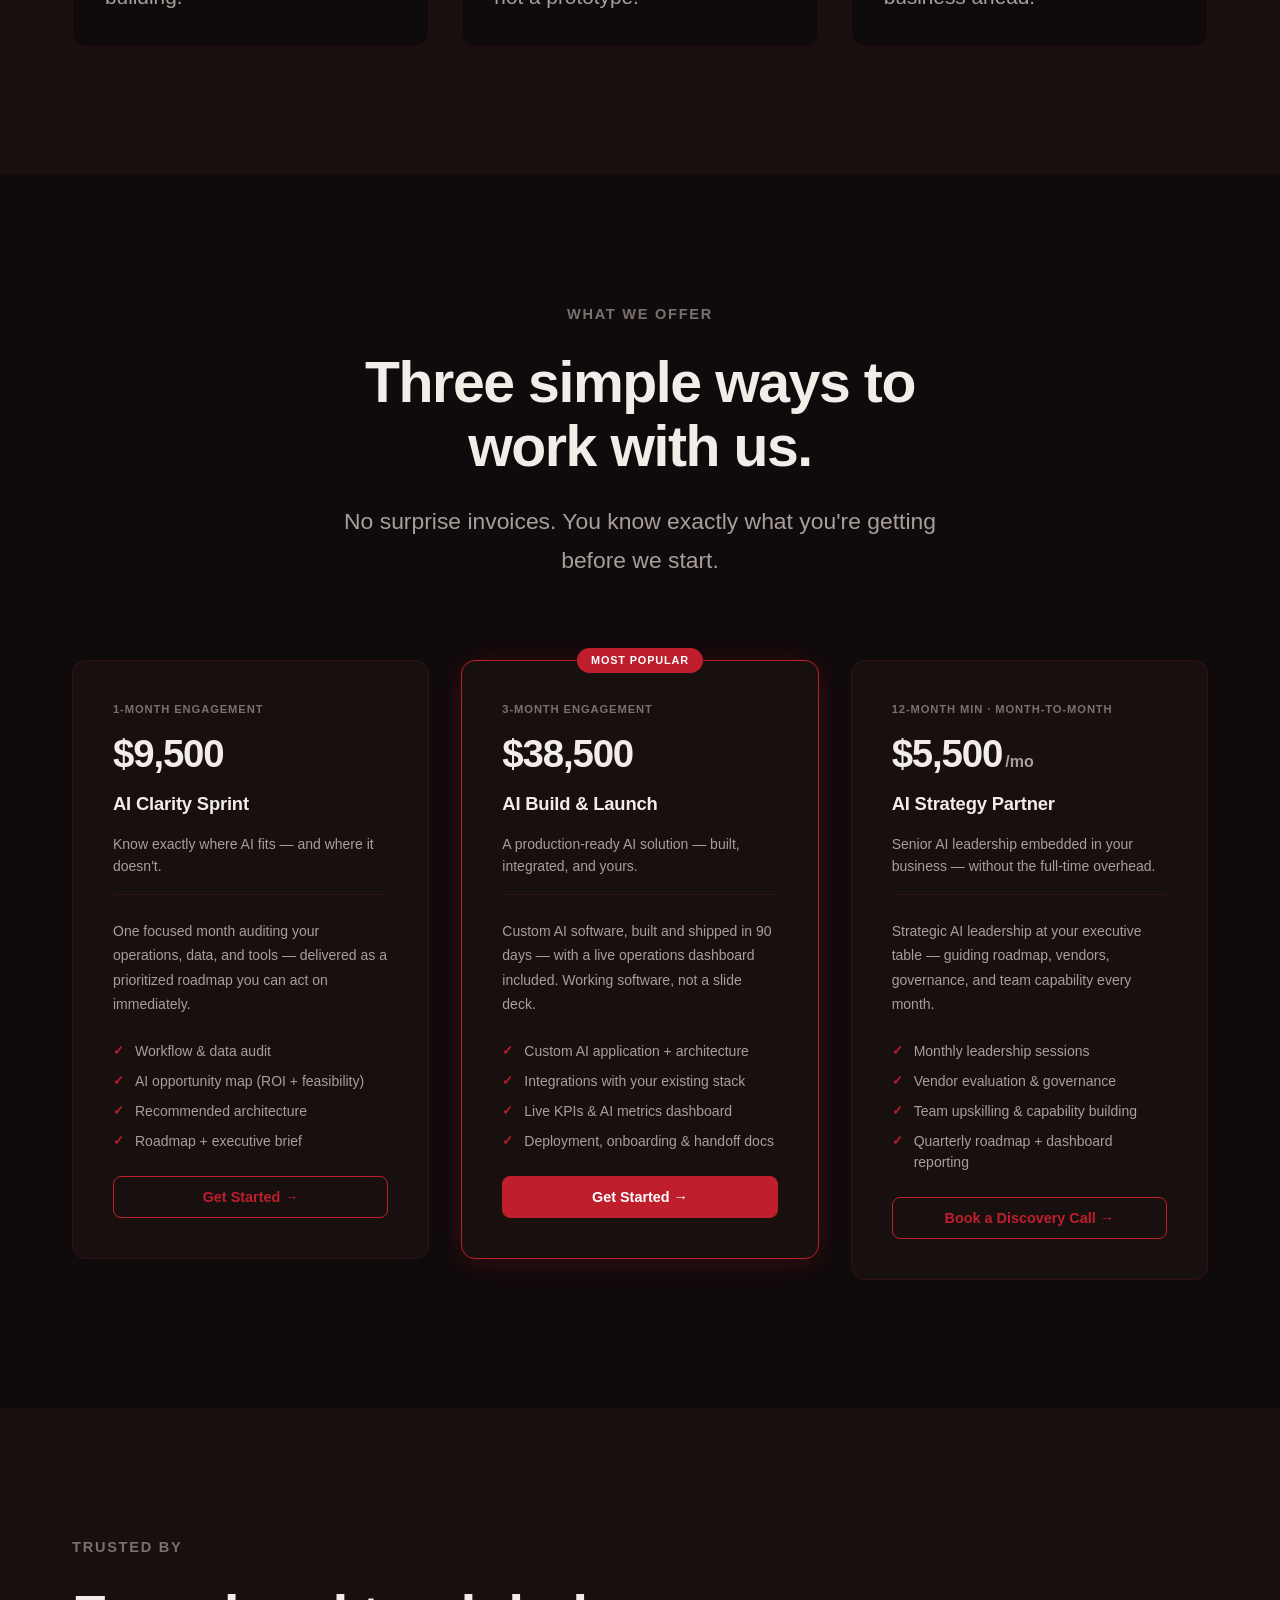
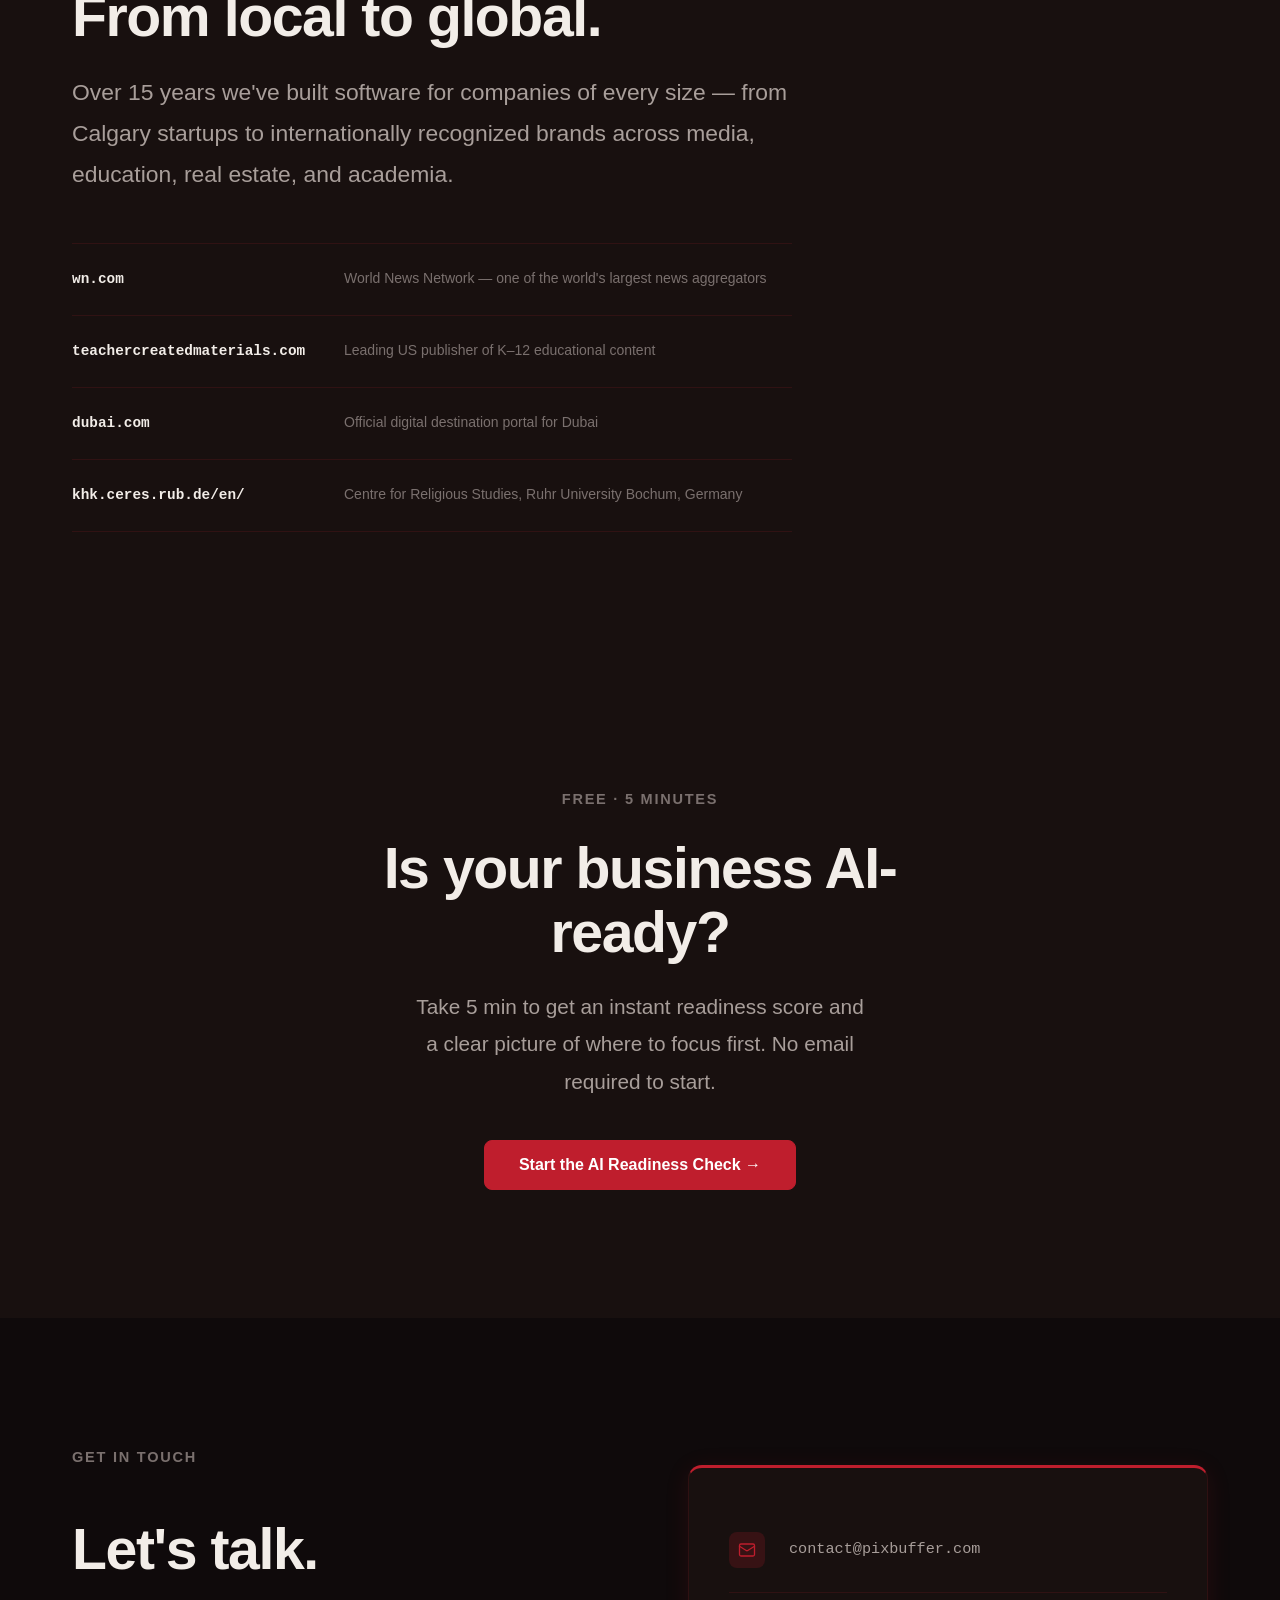
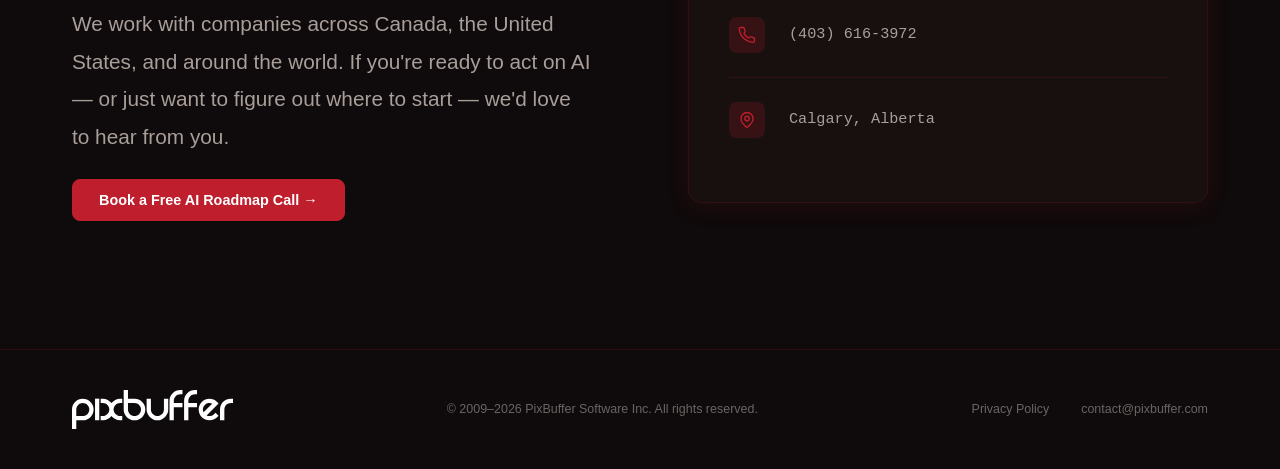
==== commit e0fc78b7: "misc improvements" ====
--- a/index.html
+++ b/index.html
@@ -3,8 +3,57 @@
 <head>
   <meta charset="UTF-8">
   <meta name="viewport" content="width=device-width, initial-scale=1.0">
-  <meta name="description" content="PixBuffer is a Calgary-based AI agency and software development shop. We build AI software that delivers measurable business outcomes.">
-  <title>PixBuffer — AI Agency &amp; Software Development</title>
+  <title>PixBuffer — AI Agency &amp; Custom Software Development | Calgary, Alberta</title>
+  <meta name="description" content="Calgary-based AI agency with 15+ years of software expertise. Fixed-price packages for AI assessment, custom software development, and strategic AI leadership.">
+  <meta name="keywords" content="AI agency Calgary, custom software development Calgary, artificial intelligence consulting Alberta, AI strategy, software development Calgary, fractional CAIO, AI readiness">
+  <meta name="author" content="PixBuffer Software Inc.">
+  <meta name="robots" content="index, follow">
+  <link rel="canonical" href="https://pixbuffer.com/">
+
+  <!-- Open Graph -->
+  <meta property="og:type" content="website">
+  <meta property="og:url" content="https://pixbuffer.com/">
+  <meta property="og:site_name" content="PixBuffer">
+  <meta property="og:locale" content="en_CA">
+  <meta property="og:title" content="PixBuffer — AI Agency & Custom Software Development | Calgary">
+  <meta property="og:description" content="Calgary-based AI agency with 15+ years of software expertise. Fixed-price packages for AI assessment, custom software development, and strategic AI leadership.">
+  <meta property="og:image" content="https://pixbuffer.com/og-image.png">
+  <meta property="og:image:width" content="1200">
+  <meta property="og:image:height" content="630">
+  <meta property="og:image:alt" content="PixBuffer — AI Agency & Custom Software Development, Calgary">
+
+  <!-- Twitter Card -->
+  <meta name="twitter:card" content="summary_large_image">
+  <meta name="twitter:title" content="PixBuffer — AI Agency & Custom Software Development">
+  <meta name="twitter:description" content="Calgary-based AI agency with 15+ years of software expertise. Fixed-price AI packages.">
+  <meta name="twitter:image" content="https://pixbuffer.com/og-image.png">
+
+  <!-- JSON-LD Structured Data -->
+  <script type="application/ld+json">
+  {
+    "@context": "https://schema.org",
+    "@type": "ProfessionalService",
+    "name": "PixBuffer Software Inc.",
+    "description": "Calgary-based AI agency and custom software development shop with 15+ years of expertise. We help businesses assess, build, and lead with AI.",
+    "url": "https://pixbuffer.com",
+    "foundingDate": "2009",
+    "areaServed": ["CA", "US"],
+    "address": {
+      "@type": "PostalAddress",
+      "addressLocality": "Calgary",
+      "addressRegion": "Alberta",
+      "addressCountry": "CA"
+    },
+    "serviceType": [
+      "AI Agency",
+      "Custom Software Development",
+      "AI Strategy Consulting",
+      "AI Readiness Assessment"
+    ],
+    "priceRange": "$$$"
+  }
+  </script>
+
   <link rel="icon" href="fav1.ico" type="image/x-icon">
   <link rel="stylesheet" href="style.css?v=1.0.4">
 </head>
@@ -24,6 +73,7 @@
           <li><a href="#contact" class="nav-link">Contact</a></li>
         </ul>
       </nav>
+      <a href="ai-readiness.html" class="btn btn-outline btn-sm nav-cta">AI Readiness Check</a>
       <a href="https://calendly.com/pixbuffer/discovery-call" class="btn btn-primary btn-sm nav-cta" target="_blank" rel="noopener noreferrer">Book a Free AI Roadmap Call</a>
       <button class="hamburger" id="hamburger" aria-label="Open menu" aria-expanded="false">
         <span></span>
@@ -65,7 +115,7 @@
           </p>
           <div class="hero-ctas reveal">
             <a href="https://calendly.com/pixbuffer/discovery-call" class="btn btn-primary" target="_blank" rel="noopener noreferrer">Book a Free AI Roadmap Call</a>
-            <a href="ai-readiness.html" class="btn btn-ghost">Take the 10-min AI Readiness Check &rarr;</a>
+            <a href="ai-readiness.html" class="btn btn-ghost">Take the 5-min AI Readiness Check &rarr;</a>
           </div>
         </div>
       </div>
@@ -126,7 +176,7 @@
         <div class="section-header reveal">
           <p class="eyebrow">What We Offer</p>
           <h2 class="section-headline">Three simple ways to work with us.</h2>
-          <p class="section-subhead">No open-ended retainers. No surprise invoices.<br>You know exactly what you're getting before we start.</p>
+          <p class="section-subhead">No surprise invoices. You know exactly what you're getting before we start.</p>
         </div>
         <div class="packages-grid">
 
@@ -231,10 +281,10 @@
     <section id="ai-readiness" class="section-surface">
       <div class="container">
         <div class="readiness-block reveal">
-          <p class="eyebrow">Free &middot; 10 Minutes</p>
+          <p class="eyebrow">Free &middot; 5 Minutes</p>
           <h2 class="section-headline">Is your business AI-ready?</h2>
           <p class="readiness-body">
-            Take 10 min to get an instant readiness score and a clear picture of where to focus first.
+            Take 5 min to get an instant readiness score and a clear picture of where to focus first.
             No email required to start.
           </p>
           <a href="ai-readiness.html" class="btn btn-primary btn-lg">Start the AI Readiness Check &rarr;</a>
@@ -296,6 +346,7 @@
         <img src="pixbuffer-logo-2026.svg" alt="PixBuffer" class="footer-logo" width="160" height="39">
       </a>
       <p class="footer-copy">&copy; 2009&ndash;2026 PixBuffer Software Inc. All rights reserved.</p>
+      <a href="privacy.html" class="footer-email">Privacy Policy</a>
       <a href="mailto:contact@pixbuffer.com" class="footer-email">contact@pixbuffer.com</a>
     </div>
   </footer>
